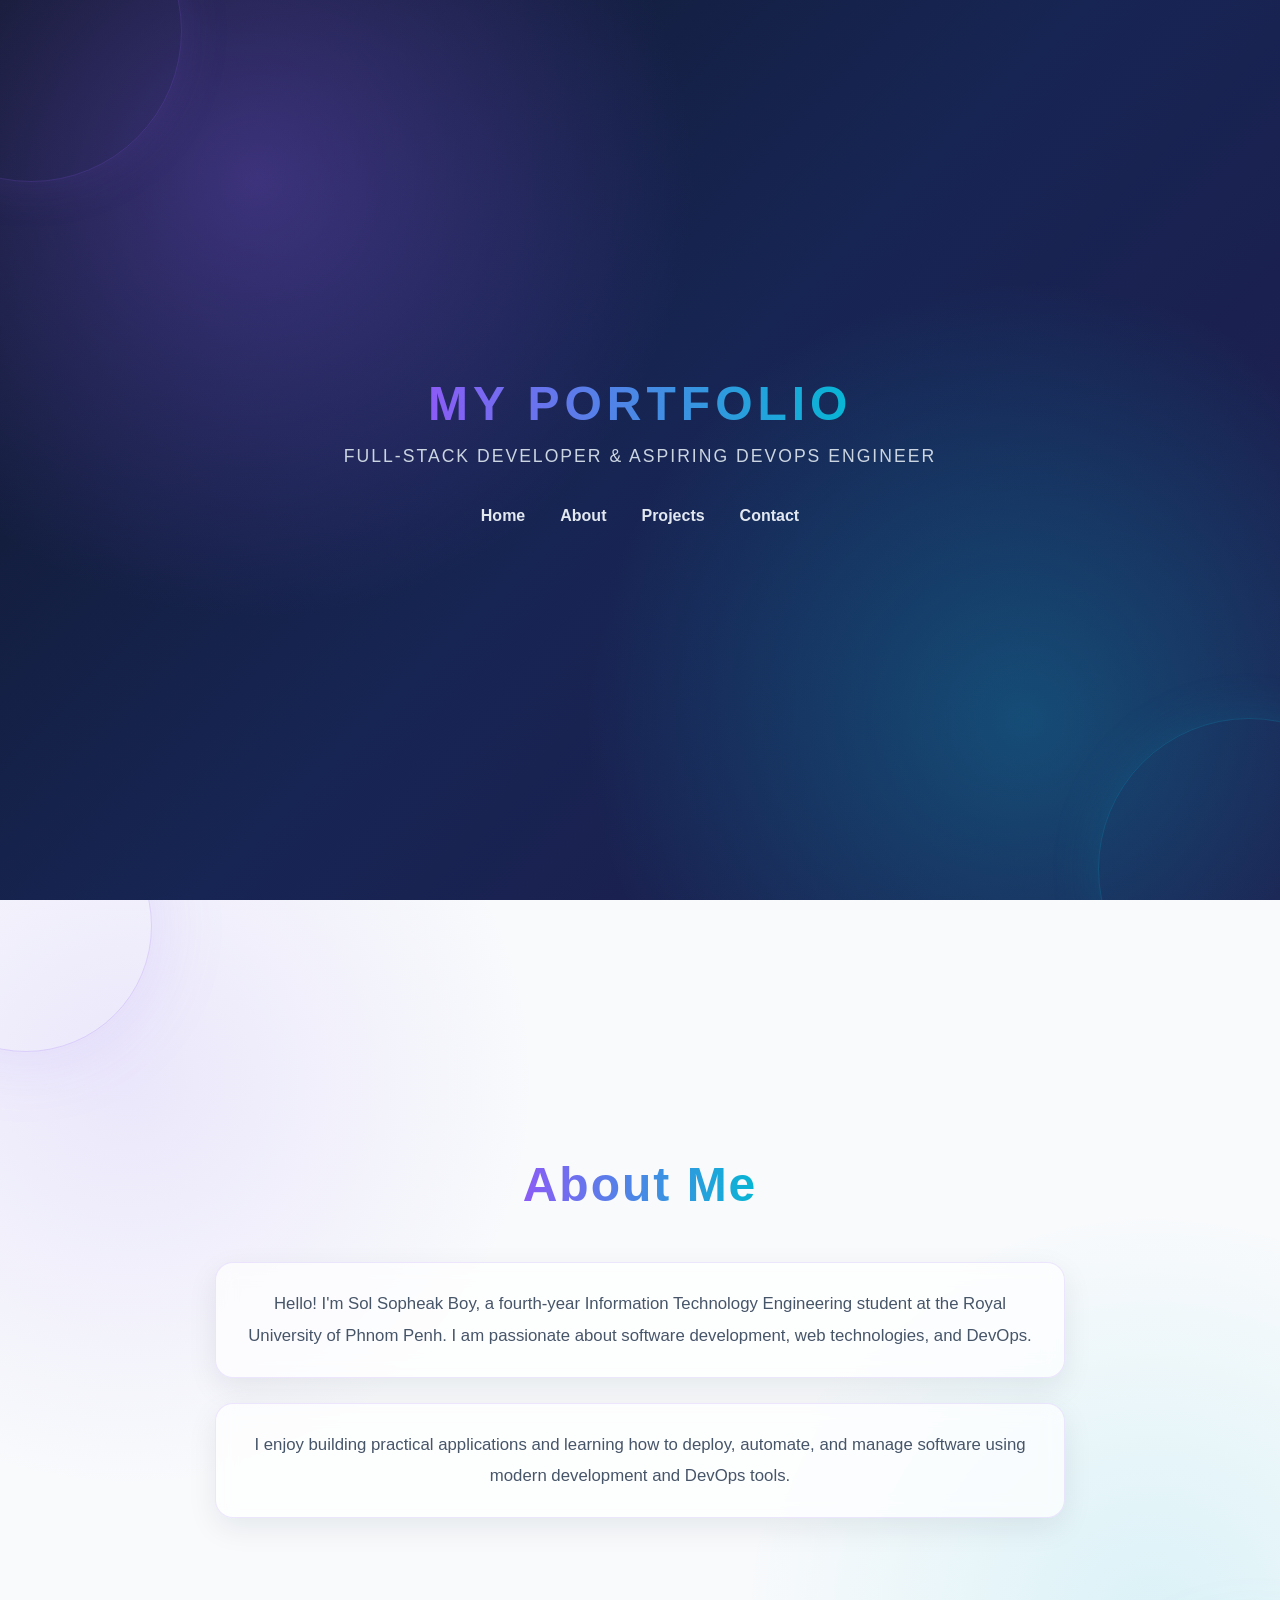
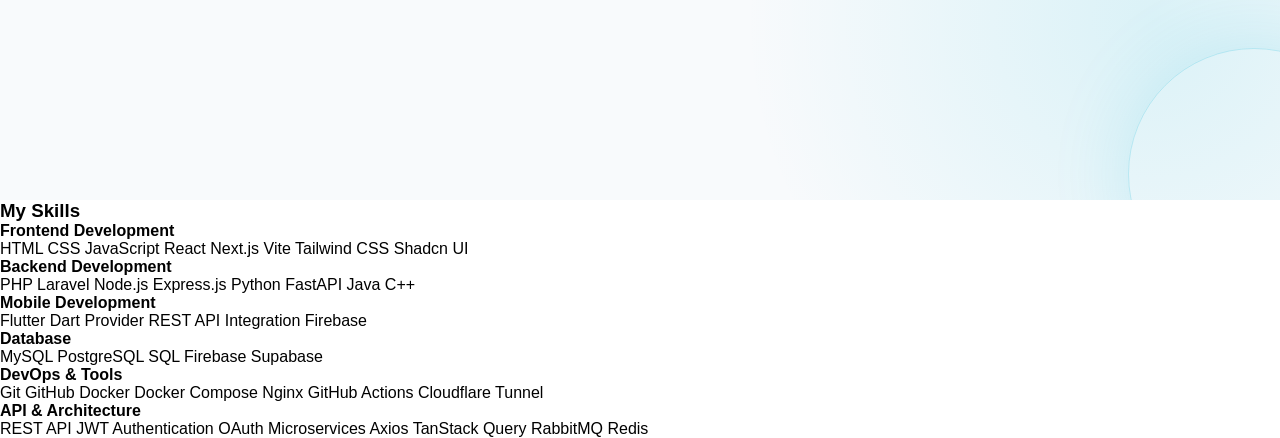
==== index.html @ 32a77518 "feat : add project in index.html" ====
<!DOCTYPE html>
<html lang="en">
<head>
    <meta charset="UTF-8">
    <meta name="viewport" content="width=device-width, initial-scale=1.0">
    <title>My Portfolio</title>
    <link rel="stylesheet" href="style.css">
</head>
<body>

    <header>
        <h2>MY PORTFOLIO</h2>

        <p>FULL-STACK DEVELOPER & ASPIRING DEVOPS ENGINEER</p>

        <nav>
            <ul>
                <li><a href="#home">Home</a></li>
                <li><a href="#about">About</a></li>
                <li><a href="#projects">Projects</a></li>
                <li><a href="#contact">Contact</a></li>
            </ul>
        </nav>
    </header>
    <section id="about">
    <h2>About Me</h2>

    <p>
        Hello! I'm Sol Sopheak Boy, a fourth-year Information Technology
        Engineering student at the Royal University of Phnom Penh.
        I am passionate about software development, web technologies,
        and DevOps.
    </p>

    <p>
        I enjoy building practical applications and learning how to
        deploy, automate, and manage software using modern development
        and DevOps tools.
    </p>
</section>
<div class="skills">

    <h3>My Skills</h3>

    <!-- Frontend -->
    <div class="skill-category">
        <h4>Frontend Development</h4>

        <div class="skills-list">
            <span>HTML</span>
            <span>CSS</span>
            <span>JavaScript</span>
            <span>React</span>
            <span>Next.js</span>
            <span>Vite</span>
            <span>Tailwind CSS</span>
            <span>Shadcn UI</span>
        </div>
    </div>


    <!-- Backend -->
    <div class="skill-category">
        <h4>Backend Development</h4>

        <div class="skills-list">
            <span>PHP</span>
            <span>Laravel</span>
            <span>Node.js</span>
            <span>Express.js</span>
            <span>Python</span>
            <span>FastAPI</span>
            <span>Java</span>
            <span>C++</span>
        </div>
    </div>


    <!-- Mobile -->
    <div class="skill-category">
        <h4>Mobile Development</h4>

        <div class="skills-list">
            <span>Flutter</span>
            <span>Dart</span>
            <span>Provider</span>
            <span>REST API Integration</span>
            <span>Firebase</span>
        </div>
    </div>


    <!-- Database -->
    <div class="skill-category">
        <h4>Database</h4>

        <div class="skills-list">
            <span>MySQL</span>
            <span>PostgreSQL</span>
            <span>SQL</span>
            <span>Firebase</span>
            <span>Supabase</span>
        </div>
    </div>


    <!-- DevOps -->
    <div class="skill-category">
        <h4>DevOps & Tools</h4>

        <div class="skills-list">
            <span>Git</span>
            <span>GitHub</span>
            <span>Docker</span>
            <span>Docker Compose</span>
            <span>Nginx</span>
            <span>GitHub Actions</span>
            <span>Cloudflare Tunnel</span>
        </div>
    </div>


    <!-- API & Architecture -->
    <div class="skill-category">
        <h4>API & Architecture</h4>

        <div class="skills-list">
            <span>REST API</span>
            <span>JWT Authentication</span>
            <span>OAuth</span>
            <span>Microservices</span>
            <span>Axios</span>
            <span>TanStack Query</span>
            <span>RabbitMQ</span>
            <span>Redis</span>
        </div>
    </div>

</div>
</body>
</html>
---- style.css ----
/* =========================
   Global Reset
========================= */

* {
    margin: 0;
    padding: 0;
    box-sizing: border-box;
}

html {
    scroll-behavior: smooth;
}

body {
    font-family: Arial, sans-serif;

}


/* =========================
   Header
========================= */

header {
    min-height: 100vh;
    padding: 30px 8%;

    display: flex;
    flex-direction: column;
    justify-content: center;
    align-items: center;

    text-align: center;


    color: #f8fafc;

    background:
        radial-gradient(
            circle at 20% 20%,
            rgba(139, 92, 246, 0.35),
            transparent 35%
        ),
        radial-gradient(
            circle at 80% 80%,
            rgba(6, 182, 212, 0.3),
            transparent 35%
        ),
        linear-gradient(
            135deg,
            #0f172a,
            #172554,
            #1e1b4b
        );


    position: relative;
    overflow: hidden;

    animation: headerAppear 1s ease forwards;
}


/* =========================
   Header Animation
========================= */

@keyframes headerAppear {
    from {
        opacity: 0;
        transform: translateY(-30px);
    }

    to {
        opacity: 1;
        transform: translateY(0);
    }
}


/* =========================
   Portfolio Title
========================= */

header h2 {
    font-size: 3rem;

    letter-spacing: 5px;
    margin-bottom: 15px;

    background: linear-gradient(
        90deg,
        #8b5cf6,
        #06b6d4
    );

    -webkit-background-clip: text;
    -webkit-text-fill-color: transparent;


    animation: titleAppear 1.2s ease forwards;
}

@keyframes titleAppear {
    from {
        opacity: 0;
        transform: scale(0.8);
    }

    to {
        opacity: 1;
        transform: scale(1);
    }
}


/* =========================
   Tagline
========================= */

header p {
    font-size: 1.1rem;

    color: #cbd5e1;

    letter-spacing: 2px;


    margin-bottom: 40px;

    animation: textAppear 1.5s ease forwards;
}

@keyframes textAppear {
    from {
        opacity: 0;
        transform: translateY(20px);
    }

    to {
        opacity: 1;
        transform: translateY(0);
    }
}


/* =========================
   Navigation
========================= */

nav ul {
    list-style: none;

    display: flex;
    gap: 35px;

    animation: navAppear 1.8s ease forwards;
}

@keyframes navAppear {
    from {
        opacity: 0;
        transform: translateY(20px);
    }

    to {
        opacity: 1;
        transform: translateY(0);
    }
}


/* =========================
   Navigation Links
========================= */

nav a {
    position: relative;

    color: #e2e8f0;


    text-decoration: none;

    font-size: 1rem;
    font-weight: bold;

    padding: 8px 0;

    transition:
        color 0.3s ease,
        transform 0.3s ease;
}



/* =========================
   Animated Underline
========================= */


nav a::after {
    content: "";

    position: absolute;
    left: 0;
    bottom: 0;

    width: 0;
    height: 2px;

    background: linear-gradient(
        90deg,
        #8b5cf6,
        #06b6d4
    );

    box-shadow:
        0 0 8px rgba(6, 182, 212, 0.8);


    transition: width 0.3s ease;
}

nav a:hover {

    color: #06b6d4;
    transform: translateY(-3px);
}

nav a:hover::after {
    width: 100%;
}


/* =========================
   Floating Background Effect
========================= */

header::before,
header::after {
    content: "";

    position: absolute;
    width: 300px;
    height: 300px;

    border-radius: 50%;

    border: 1px solid rgba(139, 92, 246, 0.2);

    box-shadow:
        0 0 50px rgba(139, 92, 246, 0.15);


    animation: floating 6s ease-in-out infinite;
}

header::before {

    top: -120px;
    left: -120px;
}

header::after {
    bottom: -120px;
    right: -120px;

    border-color: rgba(6, 182, 212, 0.2);

    box-shadow:
        0 0 50px rgba(6, 182, 212, 0.15);


    animation-delay: 2s;
}

@keyframes floating {
    0%,
    100% {
        transform: translateY(0) scale(1);
    }

    50% {
transform: translateY(-20px) scale(1.1);
        transform: translateY(-25px) scale(1.1);

    }
}


/* =========================
   Responsive Design
========================= */

@media (max-width: 768px) {

    header {
        padding: 30px 20px;
    }

    header h2 {
        font-size: 2.2rem;

        letter-spacing: 3px;

    }

    header p {
        font-size: 0.9rem;
        line-height: 1.6;
    }

    nav ul {
        gap: 20px;


        flex-wrap: wrap;

        justify-content: center;
    }

    nav a {
        font-size: 0.9rem;
    }
}


/* =========================
   About Me Section
========================= */

#about {
    min-height: 100vh;
    padding: 120px 8%;

    display: flex;
    flex-direction: column;
    justify-content: center;
    align-items: center;

    text-align: center;

    position: relative;
    overflow: hidden;

    background:
        radial-gradient(
            circle at 10% 20%,
            rgba(139, 92, 246, 0.12),
            transparent 30%
        ),
        radial-gradient(
            circle at 90% 80%,
            rgba(6, 182, 212, 0.12),
            transparent 30%
        ),
        #f8fafc;
}


/* =========================
   About Heading
========================= */

#about h2 {
    font-size: 3rem;
    font-weight: 800;

    margin-bottom: 50px;

    letter-spacing: 2px;

    background: linear-gradient(
        90deg,
        #8b5cf6,
        #06b6d4,
        #8b5cf6
    );

    background-size: 200% auto;

    -webkit-background-clip: text;
    -webkit-text-fill-color: transparent;

    animation: gradientText 4s linear infinite;
}

@keyframes gradientText {
    to {
        background-position: 200% center;
    }
}


/* =========================
   About Content Card
========================= */

#about p {
    max-width: 850px;

    margin-bottom: 25px;

    padding: 25px 30px;

    font-size: 1.05rem;
    line-height: 1.9;

    color: #475569;

    background: rgba(255, 255, 255, 0.7);

    border: 1px solid rgba(139, 92, 246, 0.15);

    border-radius: 18px;

    box-shadow:
        0 10px 30px rgba(15, 23, 42, 0.08);

    backdrop-filter: blur(10px);

    transition:
        transform 0.4s ease,
        box-shadow 0.4s ease,
        border-color 0.4s ease;
}


/* =========================
   Card Hover
========================= */

#about p:hover {
    transform: translateY(-8px);

    border-color: rgba(139, 92, 246, 0.45);

    box-shadow:
        0 20px 45px rgba(139, 92, 246, 0.15);
}


/* =========================
   Scroll Animation
========================= */

#about h2,
#about p {
    animation: aboutFadeUp 1s ease forwards;
}

#about p:nth-of-type(1) {
    animation-delay: 0.2s;
}

#about p:nth-of-type(2) {
    animation-delay: 0.4s;
}

@keyframes aboutFadeUp {
    from {
        opacity: 0;
        transform: translateY(40px);
    }

    to {
        opacity: 1;
        transform: translateY(0);
    }
}


/* =========================
   Decorative Circles
========================= */

#about::before,
#about::after {
    content: "";

    position: absolute;

    width: 250px;
    height: 250px;

    border-radius: 50%;

    pointer-events: none;

    animation: aboutFloat 7s ease-in-out infinite;
}

#about::before {
    top: -100px;
    left: -100px;

    border: 1px solid rgba(139, 92, 246, 0.2);

    box-shadow:
        0 0 80px rgba(139, 92, 246, 0.15);
}

#about::after {
    bottom: -100px;
    right: -100px;

    border: 1px solid rgba(6, 182, 212, 0.2);

    box-shadow:
        0 0 80px rgba(6, 182, 212, 0.15);

    animation-delay: 2s;
}

@keyframes aboutFloat {

    0%,
    100% {
        transform: translateY(0) scale(1);
    }

    50% {
        transform: translateY(-25px) scale(1.08);
    }
}


/* =========================
   Responsive Design
========================= */

@media (max-width: 768px) {

    #about {
        padding: 90px 20px;
    }

    #about h2 {
        font-size: 2.2rem;
        margin-bottom: 35px;
    }

    #about p {
        padding: 20px;

        font-size: 0.95rem;

        line-height: 1.8;
    }
}
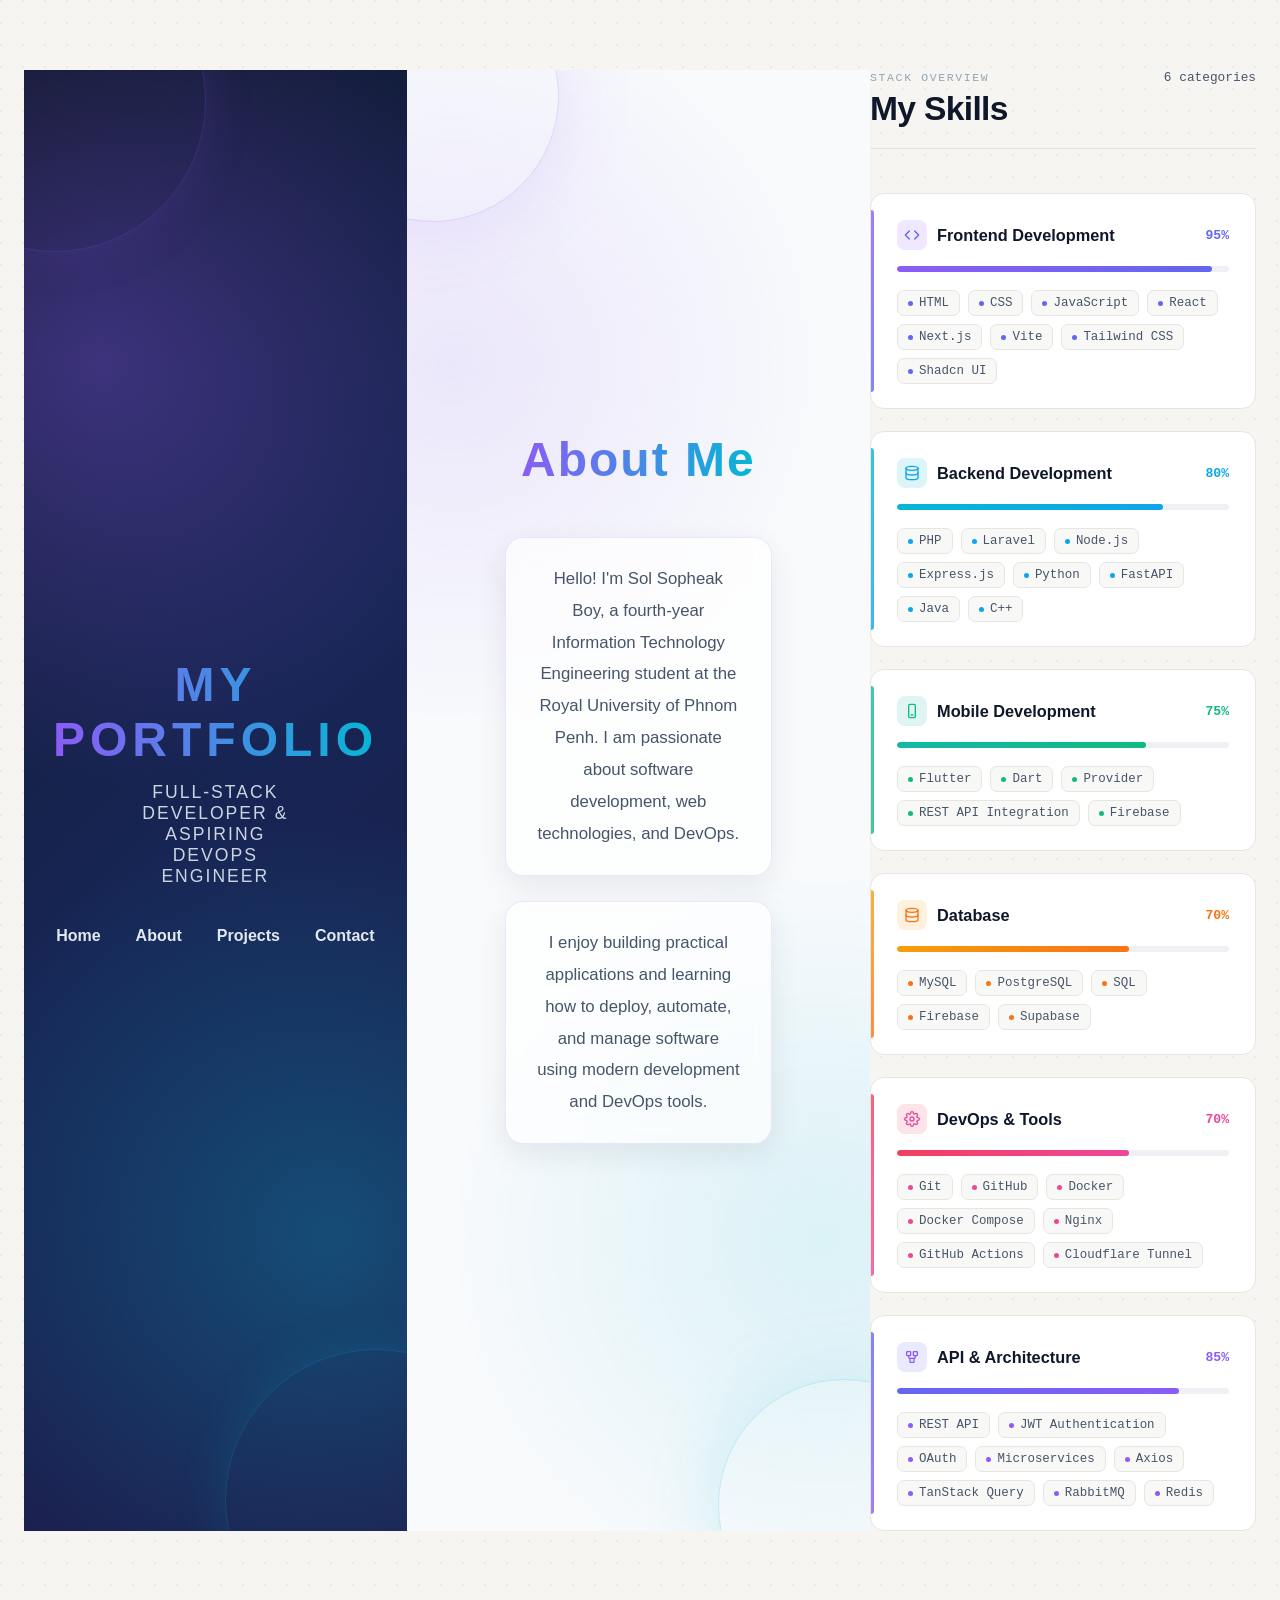
==== commit 7989658e: "feat: update skill section animation" ====
--- a/index.html
+++ b/index.html
@@ -39,103 +39,134 @@
     </p>
 </section>
 <div class="skills">
-
-    <h3>My Skills</h3>
-
+ 
+  <div class="skills-head">
+    <div>
+      <div class="eyebrow">Stack overview</div>
+      <h3>My Skills</h3>
+    </div>
+    <div class="tally">6 categories</div>
+  </div>
+ 
+  <div class="skills-grid">
+ 
     <!-- Frontend -->
-    <div class="skill-category">
-        <h4>Frontend Development</h4>
-
-        <div class="skills-list">
-            <span>HTML</span>
-            <span>CSS</span>
-            <span>JavaScript</span>
-            <span>React</span>
-            <span>Next.js</span>
-            <span>Vite</span>
-            <span>Tailwind CSS</span>
-            <span>Shadcn UI</span>
+    <div class="skill-category" style="--accent:#8b5cf6; --accent-2:#6366f1;" data-percent="95">
+      <div class="skill-category-head">
+        <div class="skill-category-title">
+          <span class="icon"><svg viewBox="0 0 24 24" fill="none" stroke="currentColor" stroke-width="2" stroke-linecap="round" stroke-linejoin="round"><polyline points="16 18 22 12 16 6"/><polyline points="8 6 2 12 8 18"/></svg></span>
+          Frontend Development
         </div>
+        <span class="skill-category-pct">95%</span>
+      </div>
+      <div class="prof-bar"><div class="prof-bar-fill"></div></div>
+      <div class="skills-list">
+        <span>HTML</span><span>CSS</span><span>JavaScript</span><span>React</span>
+        <span>Next.js</span><span>Vite</span><span>Tailwind CSS</span><span>Shadcn UI</span>
+      </div>
     </div>
-
-
+ 
     <!-- Backend -->
-    <div class="skill-category">
-        <h4>Backend Development</h4>
-
-        <div class="skills-list">
-            <span>PHP</span>
-            <span>Laravel</span>
-            <span>Node.js</span>
-            <span>Express.js</span>
-            <span>Python</span>
-            <span>FastAPI</span>
-            <span>Java</span>
-            <span>C++</span>
+    <div class="skill-category" style="--accent:#06b6d4; --accent-2:#0ea5e9;" data-percent="80">
+      <div class="skill-category-head">
+        <div class="skill-category-title">
+          <span class="icon"><svg viewBox="0 0 24 24" fill="none" stroke="currentColor" stroke-width="2" stroke-linecap="round" stroke-linejoin="round"><ellipse cx="12" cy="5" rx="9" ry="3"/><path d="M3 5v14c0 1.66 4 3 9 3s9-1.34 9-3V5"/><path d="M3 12c0 1.66 4 3 9 3s9-1.34 9-3"/></svg></span>
+          Backend Development
         </div>
+        <span class="skill-category-pct">80%</span>
+      </div>
+      <div class="prof-bar"><div class="prof-bar-fill"></div></div>
+      <div class="skills-list">
+        <span>PHP</span><span>Laravel</span><span>Node.js</span><span>Express.js</span>
+        <span>Python</span><span>FastAPI</span><span>Java</span><span>C++</span>
+      </div>
     </div>
-
-
+ 
     <!-- Mobile -->
-    <div class="skill-category">
-        <h4>Mobile Development</h4>
-
-        <div class="skills-list">
-            <span>Flutter</span>
-            <span>Dart</span>
-            <span>Provider</span>
-            <span>REST API Integration</span>
-            <span>Firebase</span>
+    <div class="skill-category" style="--accent:#14b8a6; --accent-2:#10b981;" data-percent="75">
+      <div class="skill-category-head">
+        <div class="skill-category-title">
+          <span class="icon"><svg viewBox="0 0 24 24" fill="none" stroke="currentColor" stroke-width="2" stroke-linecap="round" stroke-linejoin="round"><rect x="7" y="2" width="10" height="20" rx="2"/><line x1="11" y1="18" x2="13" y2="18"/></svg></span>
+          Mobile Development
         </div>
+        <span class="skill-category-pct">75%</span>
+      </div>
+      <div class="prof-bar"><div class="prof-bar-fill"></div></div>
+      <div class="skills-list">
+        <span>Flutter</span><span>Dart</span><span>Provider</span>
+        <span>REST API Integration</span><span>Firebase</span>
+      </div>
     </div>
-
-
+ 
     <!-- Database -->
-    <div class="skill-category">
-        <h4>Database</h4>
-
-        <div class="skills-list">
-            <span>MySQL</span>
-            <span>PostgreSQL</span>
-            <span>SQL</span>
-            <span>Firebase</span>
-            <span>Supabase</span>
+    <div class="skill-category" style="--accent:#f59e0b; --accent-2:#f97316;" data-percent="70">
+      <div class="skill-category-head">
+        <div class="skill-category-title">
+          <span class="icon"><svg viewBox="0 0 24 24" fill="none" stroke="currentColor" stroke-width="2" stroke-linecap="round" stroke-linejoin="round"><ellipse cx="12" cy="5" rx="9" ry="3"/><path d="M21 12c0 1.66-4 3-9 3s-9-1.34-9-3"/><path d="M3 5v14c0 1.66 4 3 9 3s9-1.34 9-3V5"/></svg></span>
+          Database
         </div>
+        <span class="skill-category-pct">70%</span>
+      </div>
+      <div class="prof-bar"><div class="prof-bar-fill"></div></div>
+      <div class="skills-list">
+        <span>MySQL</span><span>PostgreSQL</span><span>SQL</span>
+        <span>Firebase</span><span>Supabase</span>
+      </div>
     </div>
-
-
+ 
     <!-- DevOps -->
-    <div class="skill-category">
-        <h4>DevOps & Tools</h4>
-
-        <div class="skills-list">
-            <span>Git</span>
-            <span>GitHub</span>
-            <span>Docker</span>
-            <span>Docker Compose</span>
-            <span>Nginx</span>
-            <span>GitHub Actions</span>
-            <span>Cloudflare Tunnel</span>
+    <div class="skill-category" style="--accent:#f43f5e; --accent-2:#ec4899;" data-percent="70">
+      <div class="skill-category-head">
+        <div class="skill-category-title">
+          <span class="icon"><svg viewBox="0 0 24 24" fill="none" stroke="currentColor" stroke-width="2" stroke-linecap="round" stroke-linejoin="round"><circle cx="12" cy="12" r="3"/><path d="M19.4 15a1.65 1.65 0 0 0 .33 1.82l.06.06a2 2 0 1 1-2.83 2.83l-.06-.06a1.65 1.65 0 0 0-1.82-.33 1.65 1.65 0 0 0-1 1.51V21a2 2 0 0 1-4 0v-.09A1.65 1.65 0 0 0 9 19.4a1.65 1.65 0 0 0-1.82.33l-.06.06a2 2 0 1 1-2.83-2.83l.06-.06a1.65 1.65 0 0 0 .33-1.82 1.65 1.65 0 0 0-1.51-1H3a2 2 0 0 1 0-4h.09A1.65 1.65 0 0 0 4.6 9a1.65 1.65 0 0 0-.33-1.82l-.06-.06a2 2 0 1 1 2.83-2.83l.06.06a1.65 1.65 0 0 0 1.82.33H9a1.65 1.65 0 0 0 1-1.51V3a2 2 0 0 1 4 0v.09a1.65 1.65 0 0 0 1 1.51 1.65 1.65 0 0 0 1.82-.33l.06-.06a2 2 0 1 1 2.83 2.83l-.06.06a1.65 1.65 0 0 0-.33 1.82V9a1.65 1.65 0 0 0 1.51 1H21a2 2 0 0 1 0 4h-.09a1.65 1.65 0 0 0-1.51 1z"/></svg></span>
+          DevOps & Tools
         </div>
+        <span class="skill-category-pct">70%</span>
+      </div>
+      <div class="prof-bar"><div class="prof-bar-fill"></div></div>
+      <div class="skills-list">
+        <span>Git</span><span>GitHub</span><span>Docker</span><span>Docker Compose</span>
+        <span>Nginx</span><span>GitHub Actions</span><span>Cloudflare Tunnel</span>
+      </div>
     </div>
-
-
+ 
     <!-- API & Architecture -->
-    <div class="skill-category">
-        <h4>API & Architecture</h4>
-
-        <div class="skills-list">
-            <span>REST API</span>
-            <span>JWT Authentication</span>
-            <span>OAuth</span>
-            <span>Microservices</span>
-            <span>Axios</span>
-            <span>TanStack Query</span>
-            <span>RabbitMQ</span>
-            <span>Redis</span>
+    <div class="skill-category" style="--accent:#6366f1; --accent-2:#8b5cf6;" data-percent="85">
+      <div class="skill-category-head">
+        <div class="skill-category-title">
+          <span class="icon"><svg viewBox="0 0 24 24" fill="none" stroke="currentColor" stroke-width="2" stroke-linecap="round" stroke-linejoin="round"><rect x="4" y="4" width="6" height="6" rx="1"/><rect x="14" y="4" width="6" height="6" rx="1"/><rect x="9" y="14" width="6" height="6" rx="1"/><path d="M7 10v2a2 2 0 0 0 2 2M17 10v2a2 2 0 0 1-2 2"/></svg></span>
+          API & Architecture
         </div>
+        <span class="skill-category-pct">85%</span>
+      </div>
+      <div class="prof-bar"><div class="prof-bar-fill"></div></div>
+      <div class="skills-list">
+        <span>REST API</span><span>JWT Authentication</span><span>OAuth</span>
+        <span>Microservices</span><span>Axios</span><span>TanStack Query</span>
+        <span>RabbitMQ</span><span>Redis</span>
+      </div>
     </div>
-
+ 
+  </div>
 </div>
+ 
+<script>
+  // Set CSS var + animate bars only once each card scrolls into view
+  const cards = document.querySelectorAll('.skill-category');
+  cards.forEach(card => {
+    card.style.setProperty('--percent', card.dataset.percent + '%');
+  });
+ 
+  const io = new IntersectionObserver((entries) => {
+    entries.forEach(entry => {
+      if (entry.isIntersecting) {
+        entry.target.classList.add('in-view');
+        io.unobserve(entry.target);
+      }
+    });
+  }, { threshold: 0.3 });
+ 
+  cards.forEach(card => io.observe(card));
+</script>
 </body>
 </html>
--- a/style.css
+++ b/style.css
@@ -12,10 +12,28 @@
     scroll-behavior: smooth;
 }
 
-body {
-    font-family: Arial, sans-serif;
-
-}
+:root{
+    --ink: #0f172a;
+    --ink-soft: #475569;
+    --paper: #f6f5f2;
+    --card: #ffffff;
+    --line: #e7e5e0;
+    --mono: 'JetBrains Mono', ui-monospace, 'SFMono-Regular', Menlo, monospace;
+    --sans: 'Inter', -apple-system, BlinkMacSystemFont, 'Segoe UI', sans-serif;
+  }
+
+  *{ box-sizing:border-box; }
+
+  body{
+    margin:0;
+    padding:70px 24px;
+    background:
+      radial-gradient(circle at 1px 1px, rgba(15,23,42,0.06) 1px, transparent 0) 0 0/22px 22px,
+      var(--paper);
+    font-family: var(--sans);
+    display:flex;
+    justify-content:center;
+  }
 
 
 /* =========================
@@ -549,4 +567,169 @@
 
         line-height: 1.8;
     }
-}+}
+/* =========================
+   Skills Section
+========================= */
+
+
+
+  /* =========================
+     Skills Section (Upgraded)
+  ========================= */
+  .skills{
+    width:100%;
+    max-width:1080px;
+  }
+
+  .skills-head{
+    display:flex;
+    align-items:baseline;
+    justify-content:space-between;
+    gap:24px;
+    margin-bottom:44px;
+    border-bottom:1px solid var(--line);
+    padding-bottom:20px;
+  }
+  .skills-head .eyebrow{
+    font-family:var(--mono);
+    font-size:0.72rem;
+    letter-spacing:0.14em;
+    text-transform:uppercase;
+    color:#94a3b8;
+  }
+  .skills h3{
+    margin:6px 0 0;
+    font-size:2.1rem;
+    font-weight:700;
+    letter-spacing:-0.02em;
+    color:var(--ink);
+  }
+  .skills-head .tally{
+    font-family:var(--mono);
+    font-size:0.8rem;
+    color:var(--ink-soft);
+    white-space:nowrap;
+  }
+
+  .skills-grid{
+    display:grid;
+    grid-template-columns:repeat(auto-fit, minmax(300px, 1fr));
+    gap:22px;
+  }
+
+  .skill-category{
+    --accent: #8b5cf6;
+    --accent-2: #6366f1;
+    position:relative;
+    background:var(--card);
+    border:1px solid var(--line);
+    border-radius:14px;
+    padding:26px 26px 24px;
+    transition: transform .35s cubic-bezier(.2,.7,.3,1), border-color .35s ease, box-shadow .35s ease;
+  }
+  .skill-category::before{
+    content:"";
+    position:absolute;
+    left:0; top:16px; bottom:16px;
+    width:3px;
+    border-radius:0 3px 3px 0;
+    background:linear-gradient(180deg, var(--accent), var(--accent-2));
+    opacity:.8;
+  }
+  .skill-category:hover{
+    transform:translateY(-4px);
+    border-color:color-mix(in srgb, var(--accent) 45%, var(--line));
+    box-shadow:0 18px 34px -18px color-mix(in srgb, var(--accent) 55%, transparent);
+  }
+
+  .skill-category-head{
+    display:flex;
+    align-items:center;
+    justify-content:space-between;
+    gap:12px;
+    margin-bottom:16px;
+  }
+  .skill-category-title{
+    display:flex;
+    align-items:center;
+    gap:10px;
+    font-size:1.02rem;
+    font-weight:600;
+    color:var(--ink);
+  }
+  .skill-category-title .icon{
+    display:flex;
+    align-items:center;
+    justify-content:center;
+    width:30px; height:30px;
+    border-radius:8px;
+    background:color-mix(in srgb, var(--accent) 14%, white);
+    color:var(--accent-2);
+    flex:none;
+  }
+  .skill-category-title .icon svg{ width:16px; height:16px; }
+
+  .skill-category-pct{
+    font-family:var(--mono);
+    font-size:0.82rem;
+    font-weight:600;
+    color:var(--accent-2);
+    font-variant-numeric: tabular-nums;
+  }
+
+  /* proficiency bar = the signature element */
+  .prof-bar{
+    height:6px;
+    width:100%;
+    border-radius:20px;
+    background:#eef0f4;
+    overflow:hidden;
+    margin-bottom:18px;
+  }
+  .prof-bar-fill{
+    height:100%;
+    width:0%;
+    border-radius:20px;
+    background:linear-gradient(90deg, var(--accent), var(--accent-2));
+    transition: width 1.1s cubic-bezier(.16,.84,.44,1);
+  }
+  .skill-category.in-view .prof-bar-fill{
+    width:var(--percent);
+  }
+
+  .skills-list{
+    display:flex;
+    flex-wrap:wrap;
+    gap:8px;
+  }
+  .skills-list span{
+    display:inline-flex;
+    align-items:center;
+    gap:6px;
+    font-family:var(--mono);
+    font-size:0.78rem;
+    color:var(--ink-soft);
+    background:#f8f8f6;
+    border:1px solid var(--line);
+    border-radius:7px;
+    padding:5px 10px;
+    transition: border-color .2s ease, color .2s ease, background .2s ease;
+  }
+  .skills-list span::before{
+    content:"";
+    width:5px; height:5px;
+    border-radius:50%;
+    background:var(--accent-2);
+    flex:none;
+  }
+  .skills-list span:hover{
+    color:var(--ink);
+    border-color:color-mix(in srgb, var(--accent) 50%, var(--line));
+    background:color-mix(in srgb, var(--accent) 8%, white);
+  }
+
+  @media (max-width:768px){
+    .skills-grid{ grid-template-columns:1fr; }
+    .skills-head{ flex-direction:column; align-items:flex-start; gap:6px; }
+  }
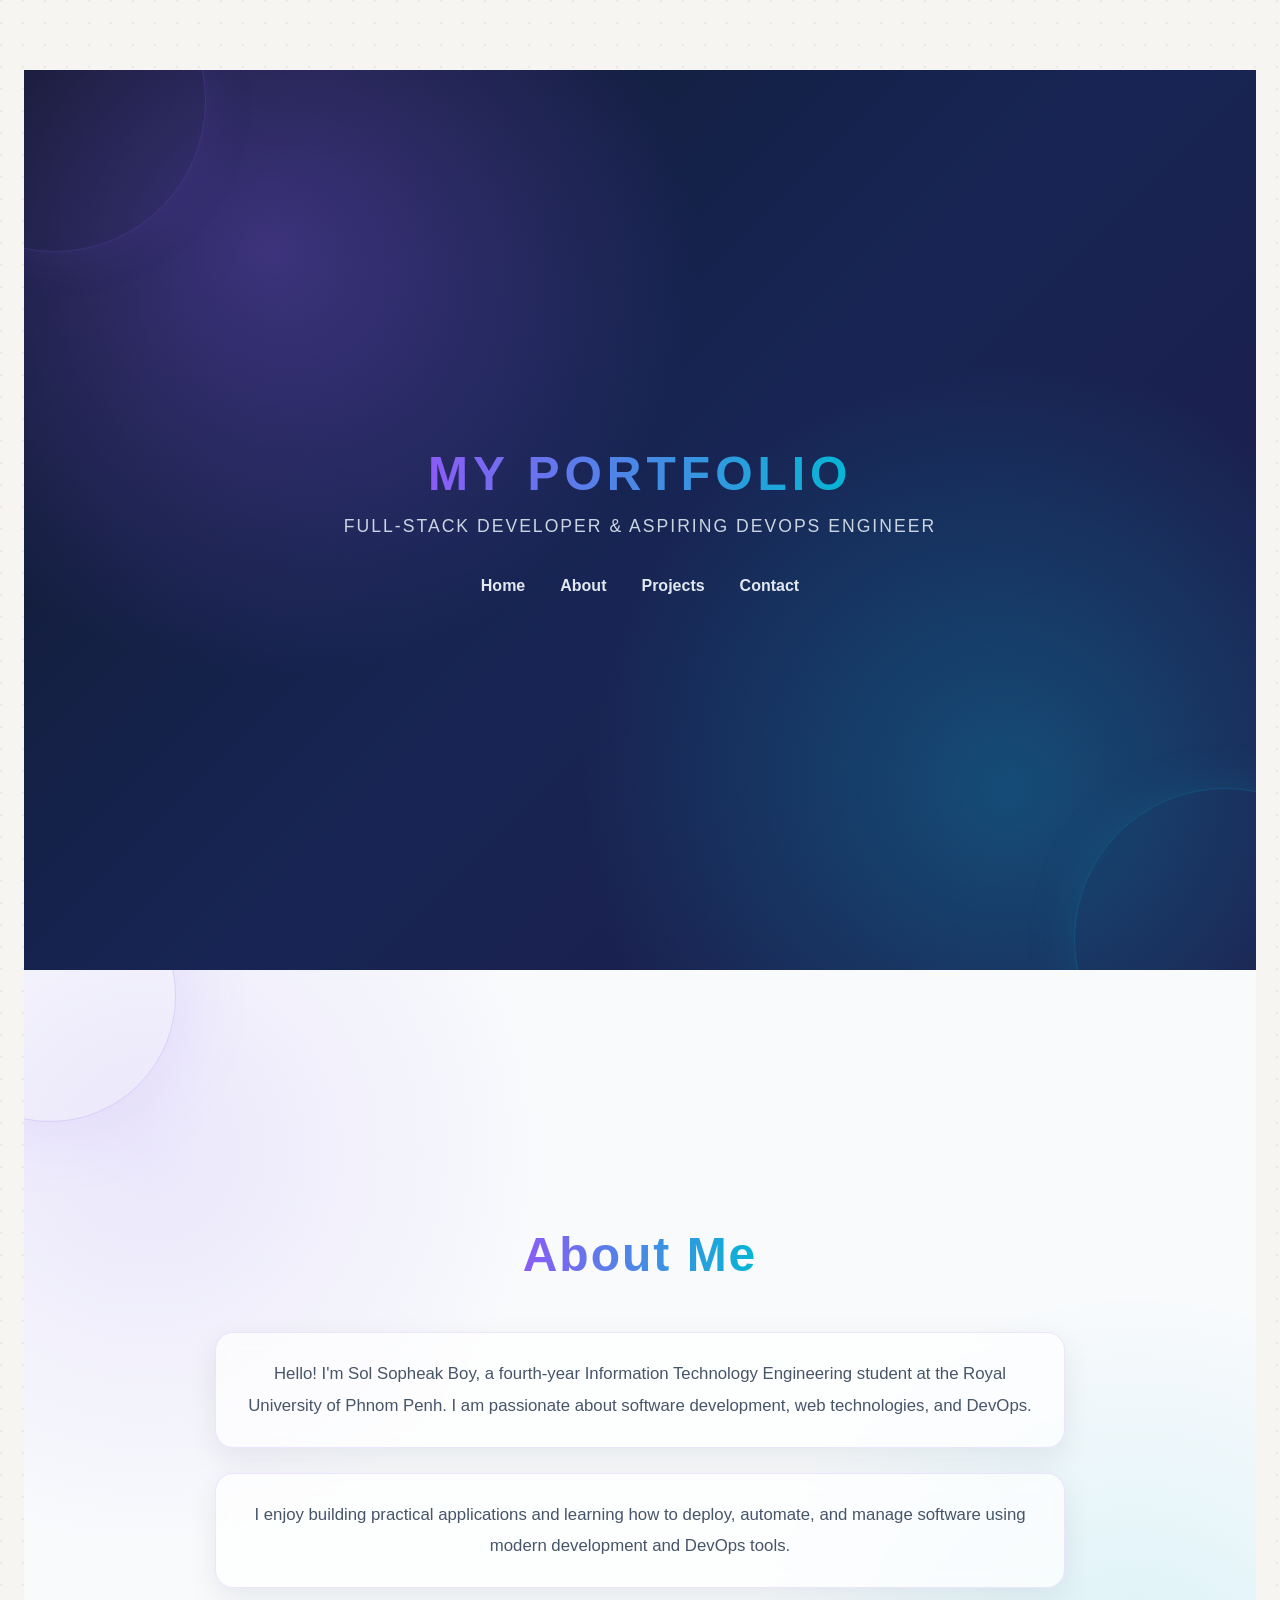
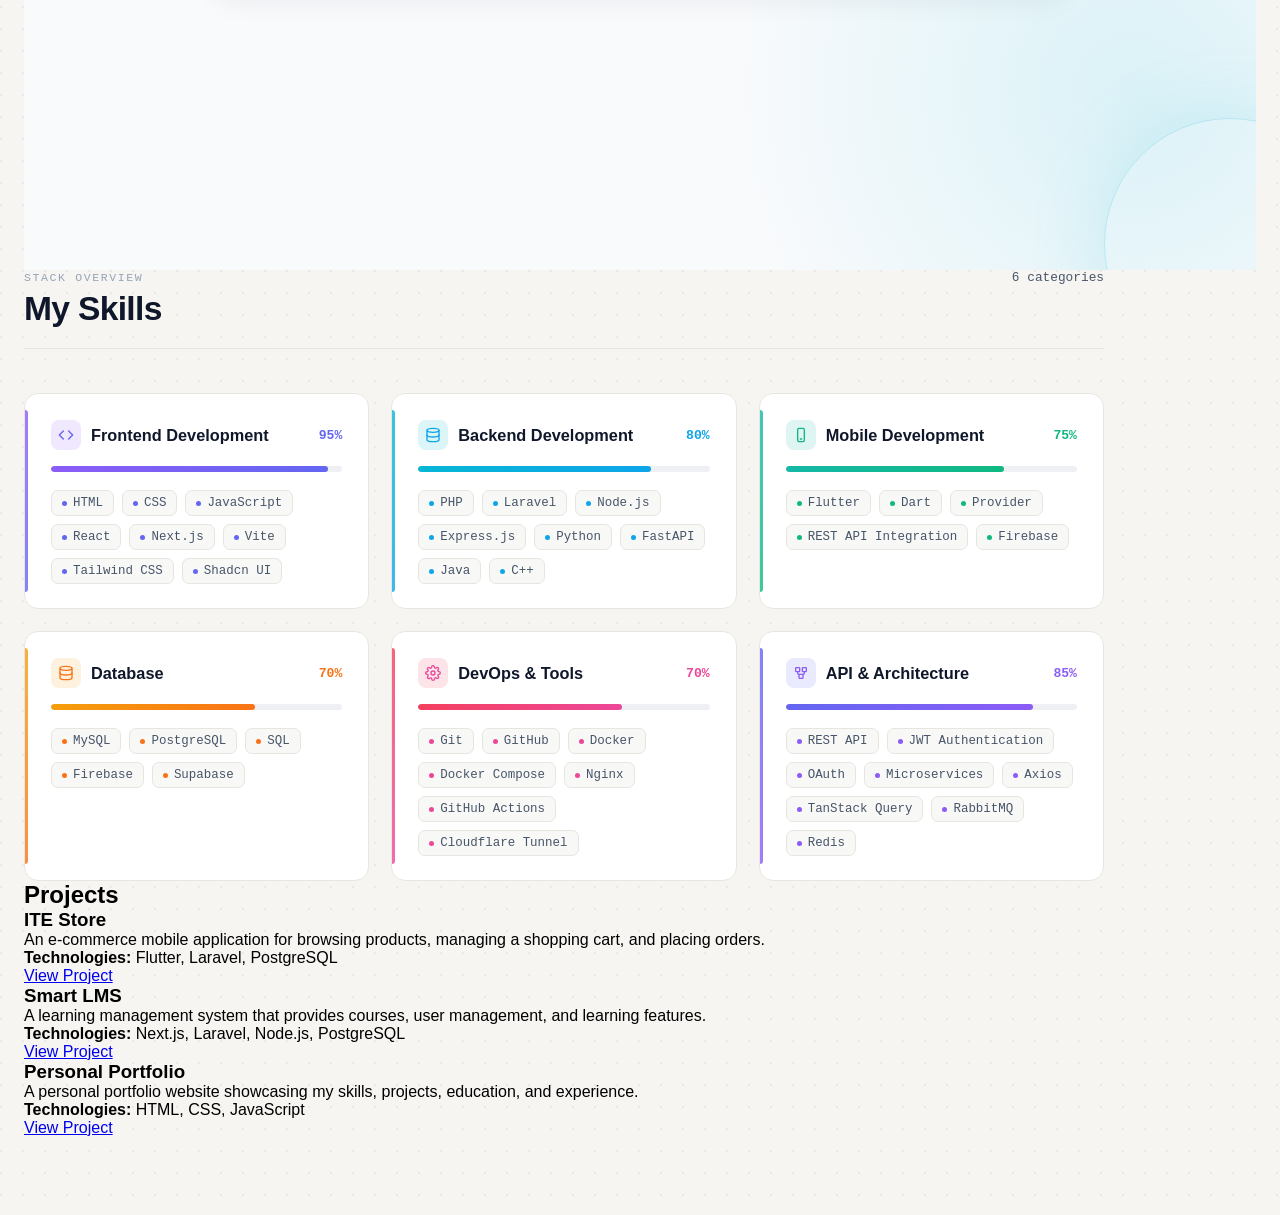
==== commit e7122442: "feat: add projects section HTML" ====
--- a/index.html
+++ b/index.html
@@ -149,7 +149,44 @@
  
   </div>
 </div>
- 
+<section id="projects">
+    <h2>Projects</h2>
+
+    <div class="projects-container">
+
+        <div class="project-card">
+            <h3>ITE Store</h3>
+            <p>
+                An e-commerce mobile application for browsing products,
+                managing a shopping cart, and placing orders.
+            </p>
+            <p><strong>Technologies:</strong> Flutter, Laravel, PostgreSQL</p>
+            <a href="#" class="project-link">View Project</a>
+        </div>
+
+        <div class="project-card">
+            <h3>Smart LMS</h3>
+            <p>
+                A learning management system that provides courses,
+                user management, and learning features.
+            </p>
+            <p><strong>Technologies:</strong> Next.js, Laravel, Node.js, PostgreSQL</p>
+            <a href="#" class="project-link">View Project</a>
+        </div>
+
+        <div class="project-card">
+            <h3>Personal Portfolio</h3>
+            <p>
+                A personal portfolio website showcasing my skills,
+                projects, education, and experience.
+            </p>
+            <p><strong>Technologies:</strong> HTML, CSS, JavaScript</p>
+            <a href="#" class="project-link">View Project</a>
+        </div>
+
+    </div>
+</section>
+
 <script>
   // Set CSS var + animate bars only once each card scrolls into view
   const cards = document.querySelectorAll('.skill-category');
@@ -168,5 +205,6 @@
  
   cards.forEach(card => io.observe(card));
 </script>
+<script src="projects.js"></script>
 </body>
 </html>
--- a/style.css
+++ b/style.css
@@ -31,8 +31,8 @@
       radial-gradient(circle at 1px 1px, rgba(15,23,42,0.06) 1px, transparent 0) 0 0/22px 22px,
       var(--paper);
     font-family: var(--sans);
-    display:flex;
-    justify-content:center;
+    /* display:flex;
+    justify-content:center; */
   }
 
 
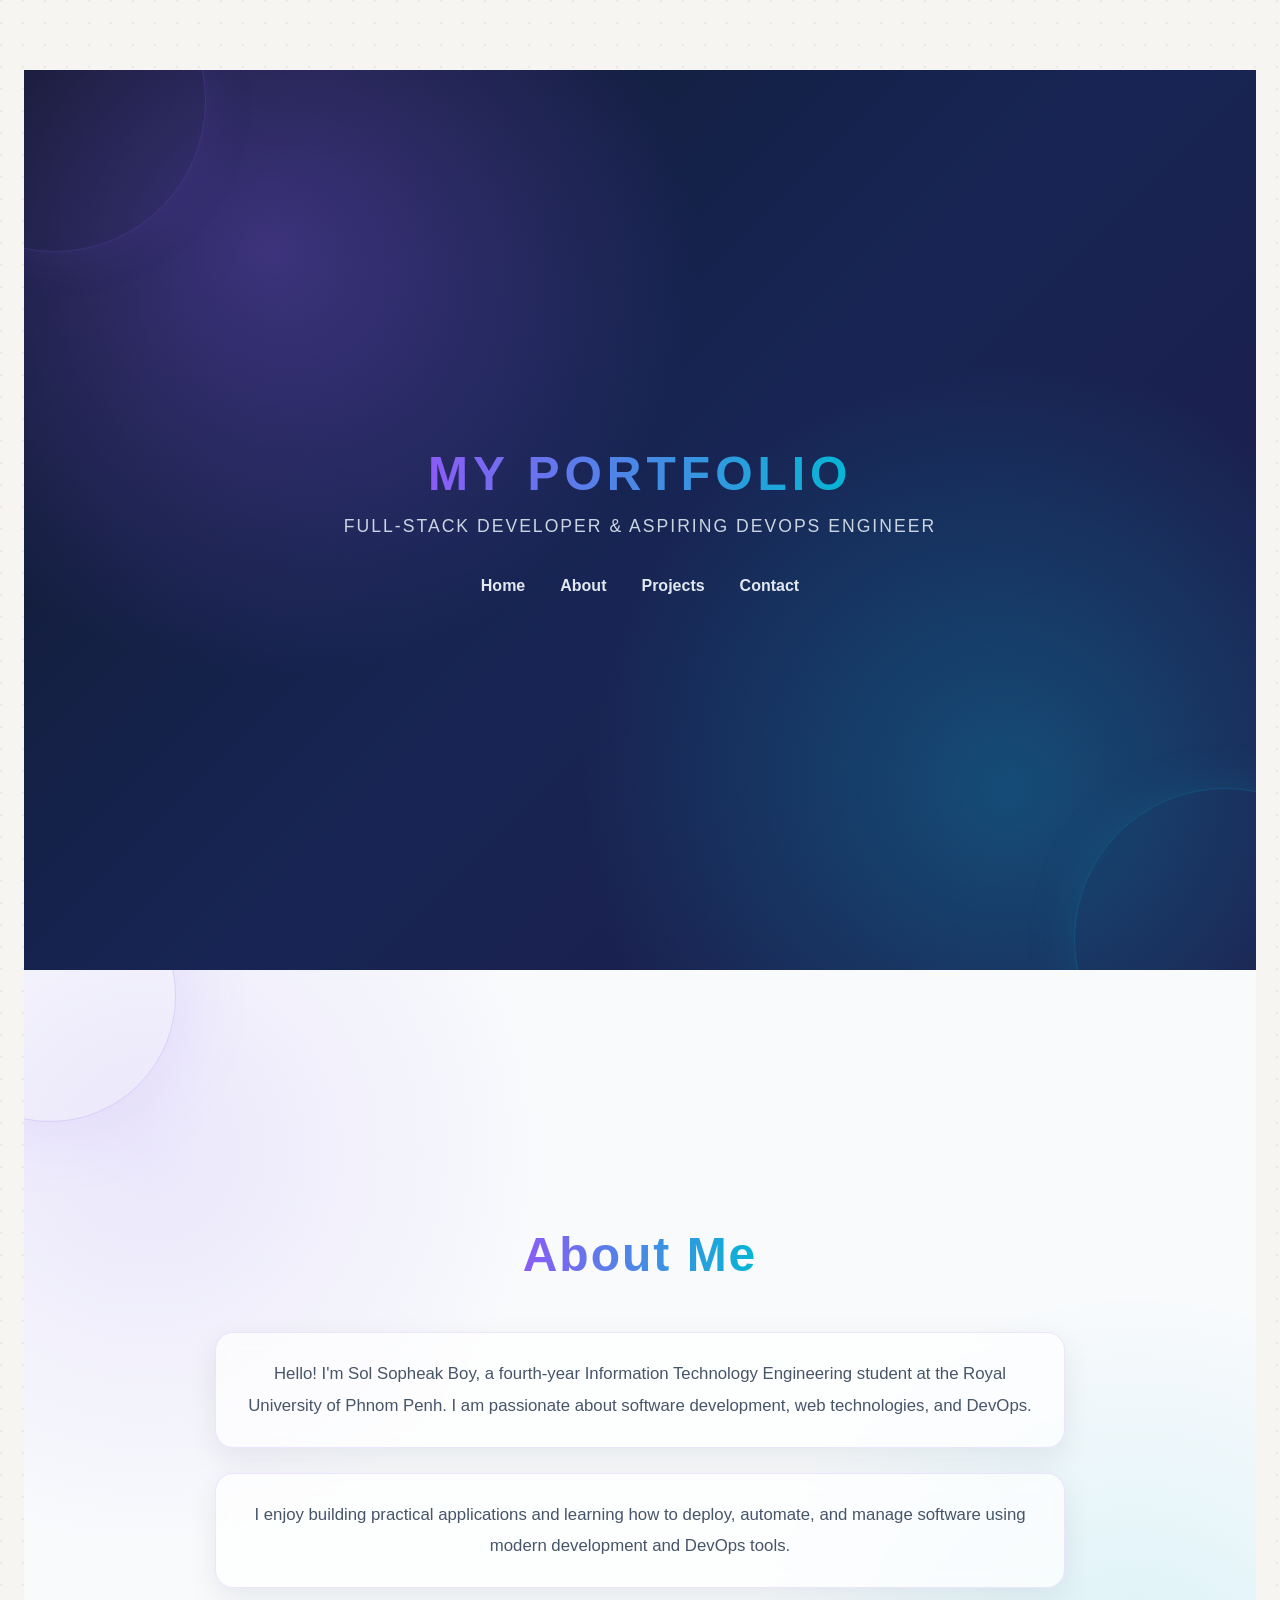
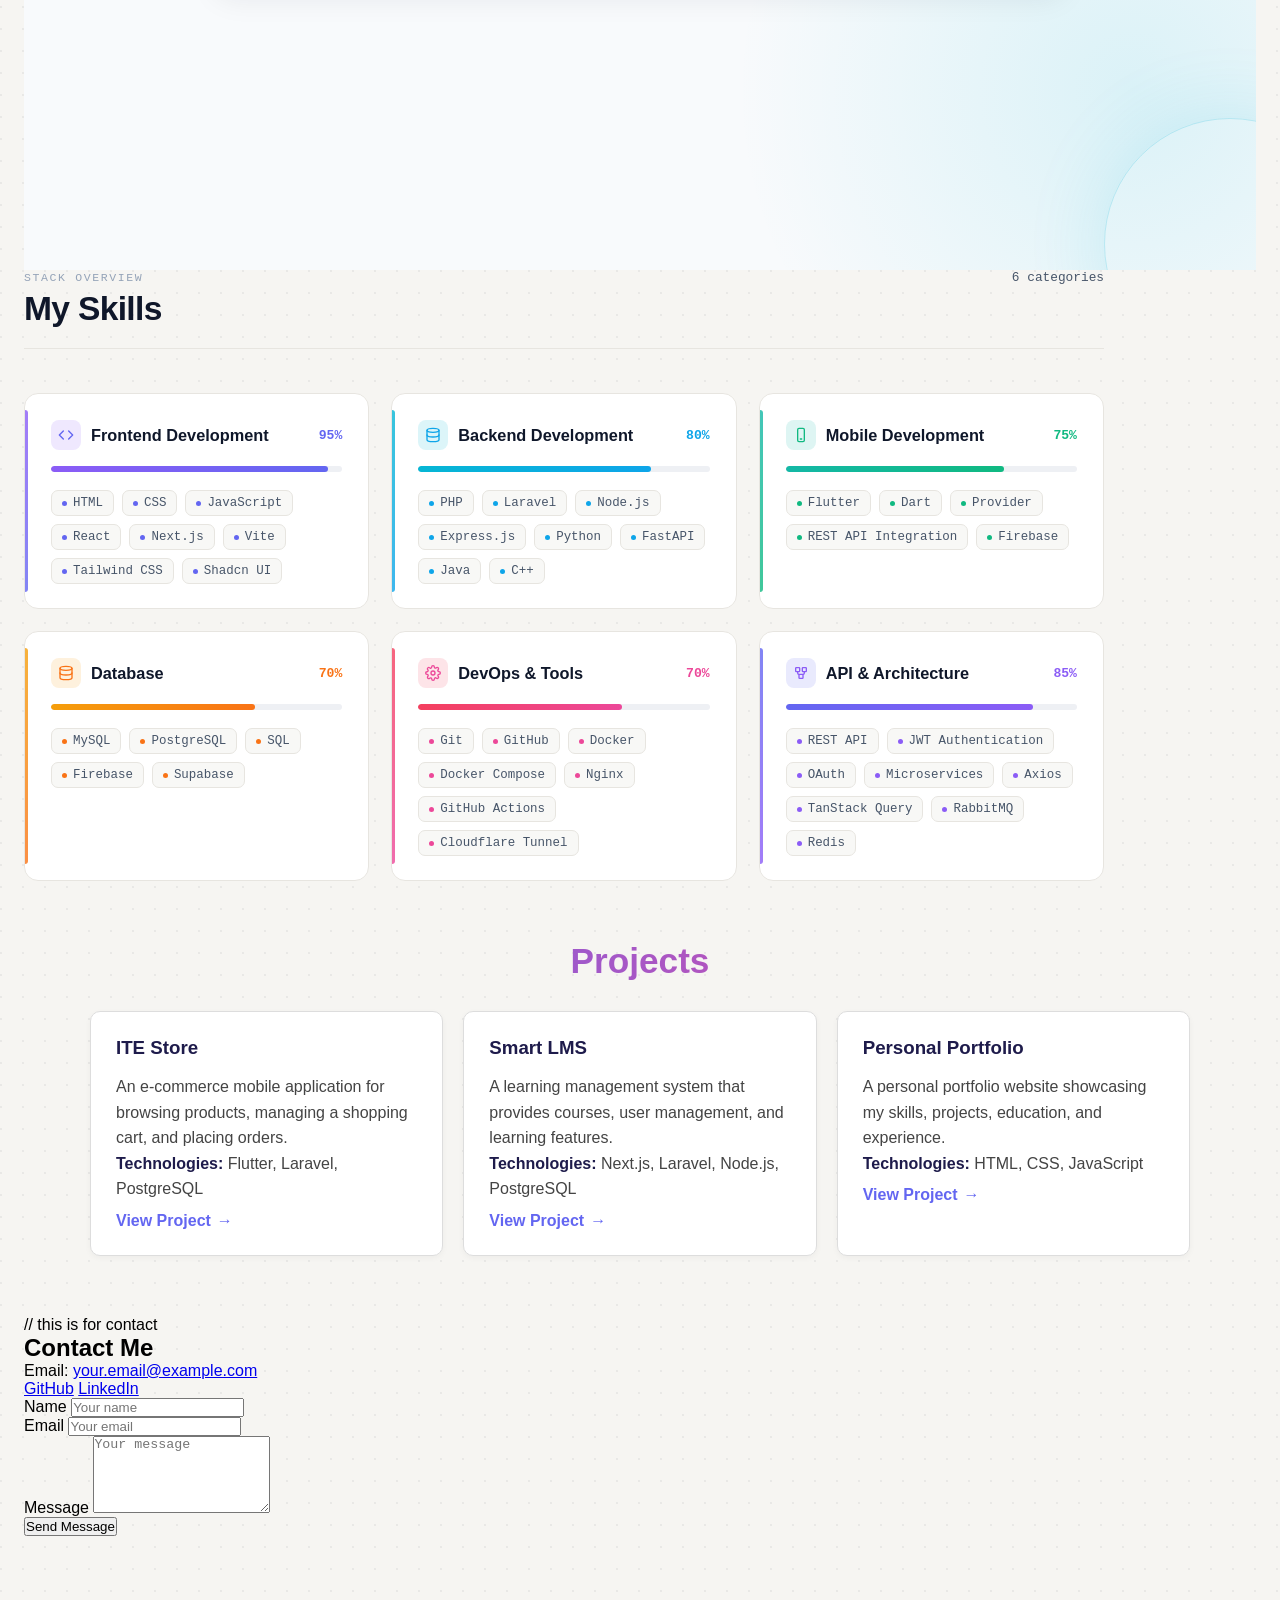
==== commit da8c4240: "feat: add contact section and form" ====
--- a/index.html
+++ b/index.html
@@ -187,6 +187,64 @@
     </div>
 </section>
 
+
+// this is for contact 
+<section id="contact" class="contact-section">
+    <div class="container">
+        <h2>Contact Me</h2>
+
+        <div class="contact-info">
+            <p>
+                Email:
+                <a href="mailto:your.email@example.com">
+                    your.email@example.com
+                </a>
+            </p>
+
+            <div class="social-links">
+                <a href="https://github.com/" target="_blank">GitHub</a>
+                <a href="https://www.linkedin.com/" target="_blank">LinkedIn</a>
+            </div>
+        </div>
+
+        <form class="contact-form">
+            <div class="form-group">
+                <label for="name">Name</label>
+                <input
+                    type="text"
+                    id="name"
+                    name="name"
+                    placeholder="Your name"
+                    required
+                >
+            </div>
+
+            <div class="form-group">
+                <label for="email">Email</label>
+                <input
+                    type="email"
+                    id="email"
+                    name="email"
+                    placeholder="Your email"
+                    required
+                >
+            </div>
+
+            <div class="form-group">
+                <label for="message">Message</label>
+                <textarea
+                    id="message"
+                    name="message"
+                    rows="5"
+                    placeholder="Your message"
+                    required
+                ></textarea>
+            </div>
+
+            <button type="submit">Send Message</button>
+        </form>
+    </div>
+</section>
 <script>
   // Set CSS var + animate bars only once each card scrolls into view
   const cards = document.querySelectorAll('.skill-category');
--- a/style.css
+++ b/style.css
@@ -732,4 +732,151 @@
   @media (max-width:768px){
     .skills-grid{ grid-template-columns:1fr; }
     .skills-head{ flex-direction:column; align-items:flex-start; gap:6px; }
-  }+  }
+
+
+
+#projects {
+    padding: 60px 20px;
+}
+
+#projects h2 {
+    text-align: center;
+    margin-bottom: 30px;
+    font-size: 2.2rem;
+    font-weight: 700;
+    background: linear-gradient(90deg, #6366f1, #ec4899, #f59e0b, #6366f1);
+    background-size: 300% 100%;
+    -webkit-background-clip: text;
+    background-clip: text;
+    color: transparent;
+    animation: gradientShift 6s ease infinite;
+}
+
+@keyframes gradientShift {
+    0% { background-position: 0% 50%; }
+    50% { background-position: 100% 50%; }
+    100% { background-position: 0% 50%; }
+}
+
+.projects-container {
+    display: grid;
+    grid-template-columns: repeat(3, 1fr);
+    gap: 20px;
+    max-width: 1100px;
+    margin: 0 auto;
+}
+
+.project-card {
+    padding: 25px;
+    border: 1px solid #ddd;
+    border-radius: 10px;
+    background-color: #fff;
+    box-shadow: 0 2px 6px rgba(0, 0, 0, 0.04);
+    transition: transform 0.35s cubic-bezier(0.22, 1, 0.36, 1),
+                box-shadow 0.35s ease,
+                border-color 0.35s ease;
+
+    opacity: 0;
+    transform: translateY(30px);
+    animation: cardFadeIn 0.6s ease forwards;
+    animation-play-state: paused;
+}
+
+.project-card.in-view {
+    animation-play-state: running;
+}
+
+.project-card:nth-child(1) { animation-delay: 0s; }
+.project-card:nth-child(2) { animation-delay: 0.15s; }
+.project-card:nth-child(3) { animation-delay: 0.3s; }
+
+@keyframes cardFadeIn {
+    from {
+        opacity: 0;
+        transform: translateY(30px);
+    }
+    to {
+        opacity: 1;
+        transform: translateY(0);
+    }
+}
+
+.project-card:hover {
+    transform: translateY(-8px) scale(1.02);
+    box-shadow: 0 16px 30px rgba(0, 0, 0, 0.12);
+    border-color: #bbb;
+}
+
+.project-card h3 {
+    margin-bottom: 15px;
+    position: relative;
+    display: inline-block;
+    color: #1e1b4b;
+    transition: color 0.4s ease;
+}
+
+.project-card h3::after {
+    content: "";
+    position: absolute;
+    left: 0;
+    bottom: -4px;
+    width: 0;
+    height: 2px;
+    background: linear-gradient(90deg, #6366f1, #ec4899);
+    transition: width 0.35s ease;
+}
+
+.project-card:hover h3 {
+    color: #6366f1;
+}
+
+.project-card:hover h3::after {
+    width: 100%;
+}
+
+.project-card p {
+    line-height: 1.6;
+    color: #444;
+}
+
+.project-card p strong {
+    color: #1e1b4b;
+    transition: color 0.35s ease;
+}
+
+.project-card:hover p strong {
+    color: #ec4899;
+}
+
+.project-link {
+    display: inline-block;
+    margin-top: 10px;
+    text-decoration: none;
+    position: relative;
+    font-weight: 600;
+    color: #6366f1;
+    transition: color 0.3s ease, transform 0.25s ease;
+}
+
+.project-link::after {
+    content: "→";
+    display: inline-block;
+    margin-left: 6px;
+    transition: transform 0.25s ease;
+}
+
+.project-link:hover {
+    color: #ec4899;
+    transform: translateX(3px);
+}
+
+.project-link:hover::after {
+    transform: translateX(3px);
+}
+
+@media (max-width: 768px) {
+    .projects-container {
+        grid-template-columns: 1fr;
+    }
+}
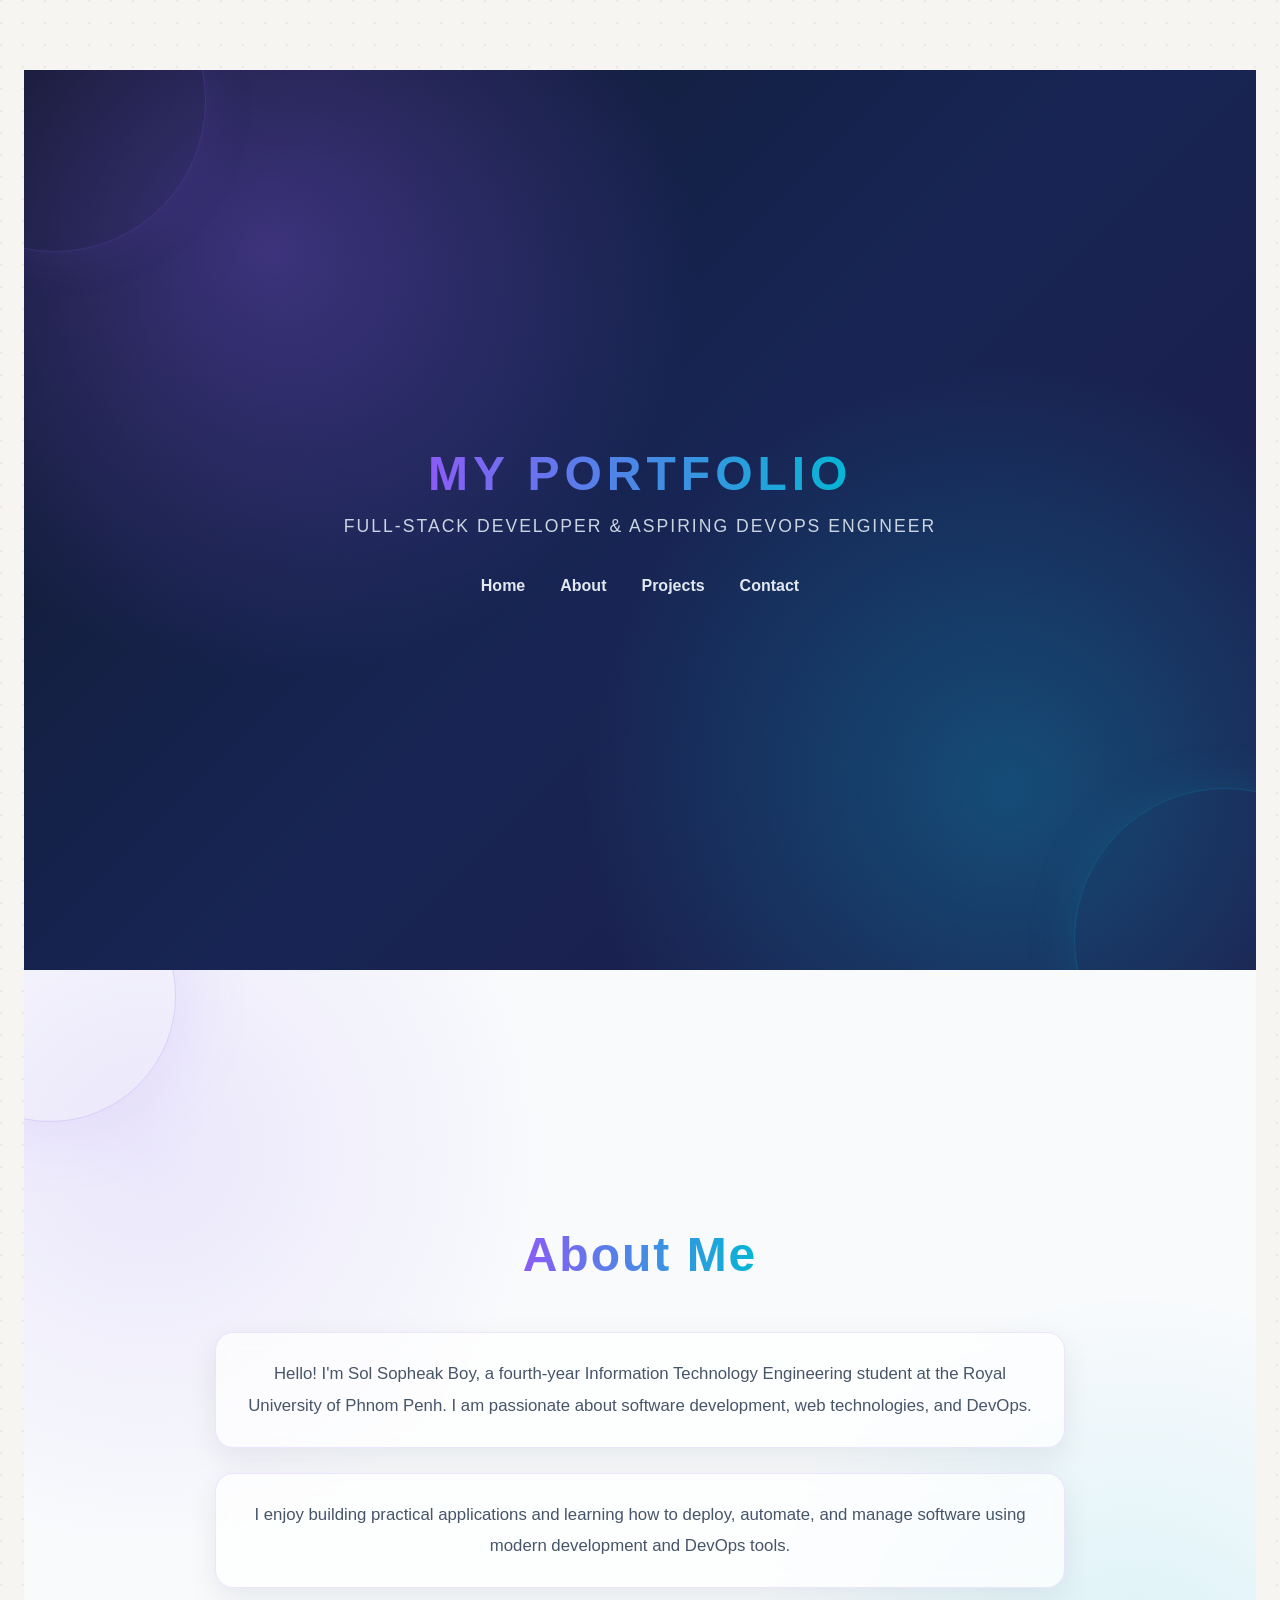
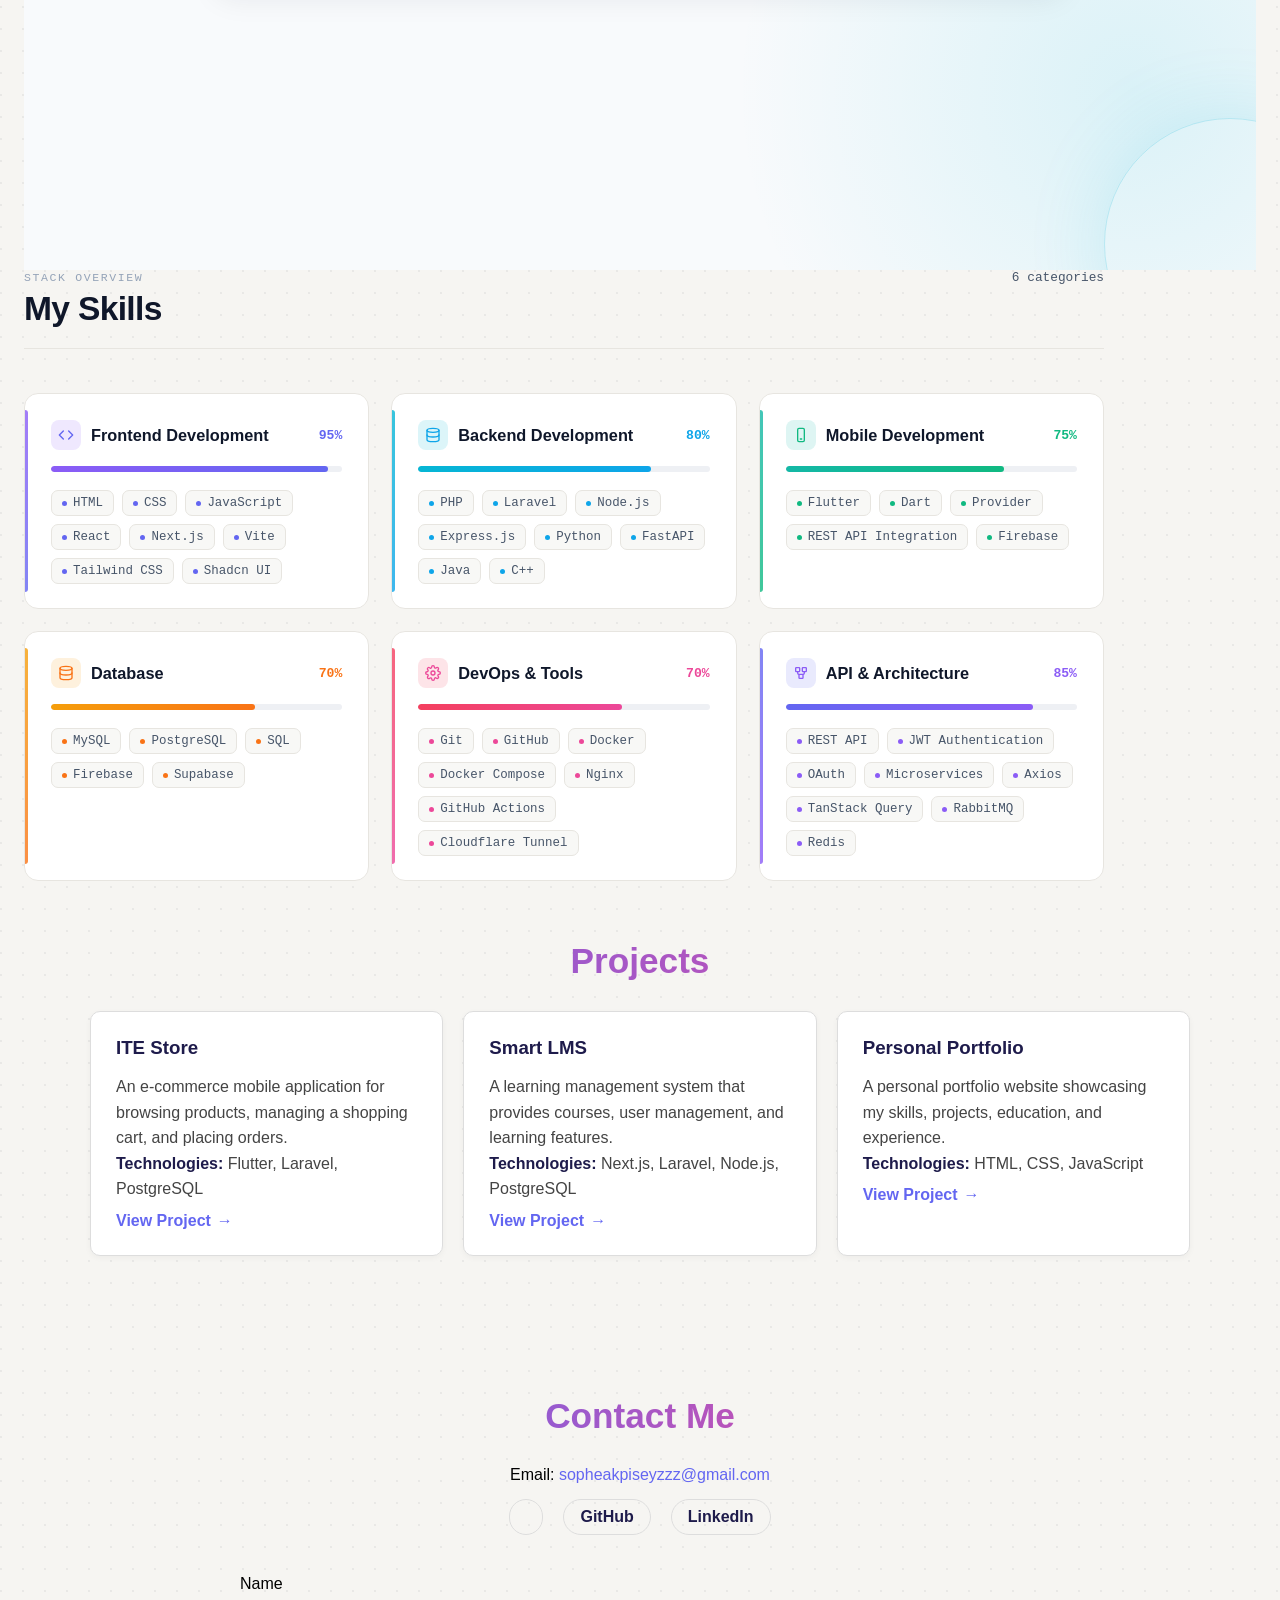
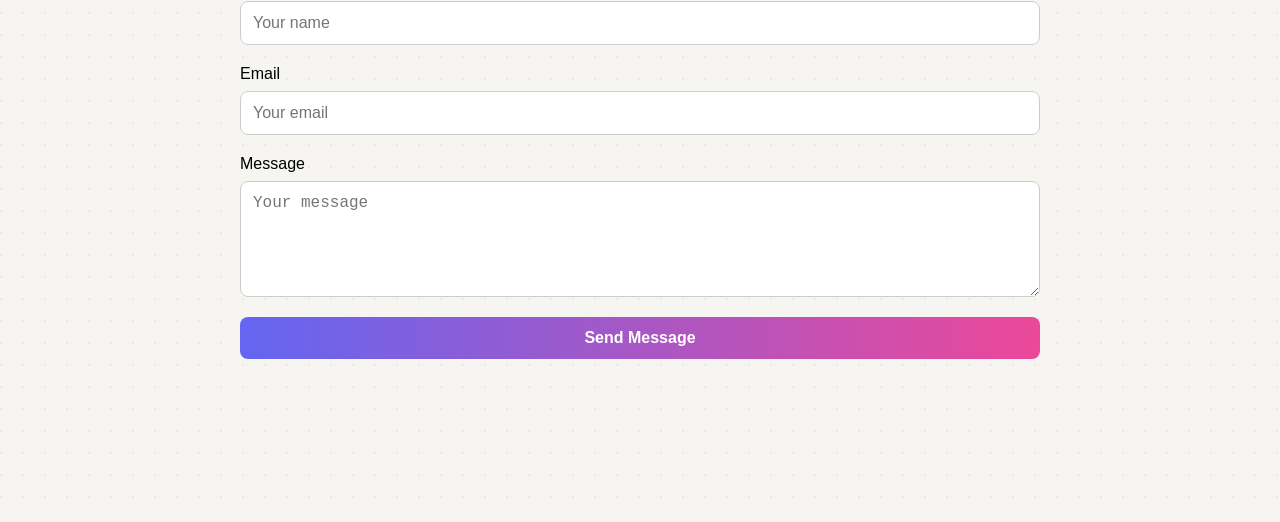
==== commit 2068d123: "feat : update contact index.html" ====
--- a/index.html
+++ b/index.html
@@ -188,7 +188,6 @@
 </section>
 
 
-// this is for contact 
 <section id="contact" class="contact-section">
     <div class="container">
         <h2>Contact Me</h2>
@@ -197,8 +196,7 @@
             <p>
                 Email:
                 <a href="mailto:your.email@example.com">
-                    your.email@example.com
-                </a>
+                    sopheakpiseyzzz@gmail.com
             </p>
 
             <div class="social-links">
--- a/style.css
+++ b/style.css
@@ -879,4 +879,172 @@
     .projects-container {
         grid-template-columns: 1fr;
     }
+}
+
+/* this is style for context  */
+
+.contact-section {
+    padding: 80px 20px;
+}
+
+.contact-section .container {
+    max-width: 800px;
+    margin: 0 auto;
+}
+
+.contact-section h2 {
+    text-align: center;
+    margin-bottom: 30px;
+    font-size: 2.2rem;
+    font-weight: 700;
+    background: linear-gradient(90deg, #6366f1, #ec4899, #f59e0b, #6366f1);
+    background-size: 300% 100%;
+    -webkit-background-clip: text;
+    background-clip: text;
+    color: transparent;
+    animation: gradientShift 6s ease infinite;
+}
+
+@keyframes gradientShift {
+    0% { background-position: 0% 50%; }
+    50% { background-position: 100% 50%; }
+    100% { background-position: 0% 50%; }
+}
+
+/* entrance animation for the whole section */
+.contact-info,
+.contact-form {
+    opacity: 0;
+    transform: translateY(25px);
+    animation: fadeUp 0.7s ease forwards;
+}
+
+.contact-info { animation-delay: 0.1s; }
+.contact-form { animation-delay: 0.3s; }
+
+@keyframes fadeUp {
+    to {
+        opacity: 1;
+        transform: translateY(0);
+    }
+}
+
+.contact-info {
+    text-align: center;
+    margin-bottom: 40px;
+}
+
+.contact-info a {
+    color: #6366f1;
+    text-decoration: none;
+    position: relative;
+    transition: color 0.3s ease;
+}
+
+.contact-info a::after {
+    content: "";
+    position: absolute;
+    left: 0;
+    bottom: -2px;
+    width: 0;
+    height: 2px;
+    background: linear-gradient(90deg, #6366f1, #ec4899);
+    transition: width 0.3s ease;
+}
+
+.contact-info a:hover {
+    color: #ec4899;
+}
+
+.contact-info a:hover::after {
+    width: 100%;
+}
+
+.social-links {
+    display: flex;
+    justify-content: center;
+    gap: 20px;
+    margin-top: 15px;
+}
+
+.social-links a {
+    text-decoration: none;
+    font-weight: 600;
+    color: #1e1b4b;
+    padding: 8px 16px;
+    border-radius: 20px;
+    border: 1px solid #ddd;
+    transition: all 0.35s cubic-bezier(0.22, 1, 0.36, 1);
+    display: inline-block;
+}
+
+.social-links a:hover {
+    color: #fff;
+    background: linear-gradient(90deg, #6366f1, #ec4899);
+    border-color: transparent;
+    transform: translateY(-4px) scale(1.05);
+    box-shadow: 0 10px 20px rgba(99, 102, 241, 0.3);
+}
+
+.contact-form {
+    display: flex;
+    flex-direction: column;
+    gap: 20px;
+}
+
+.form-group {
+    display: flex;
+    flex-direction: column;
+    gap: 8px;
+}
+
+.form-group label {
+    transition: color 0.3s ease;
+}
+
+.form-group input,
+.form-group textarea {
+    width: 100%;
+    padding: 12px;
+    border: 1px solid #ccc;
+    border-radius: 8px;
+    font-size: 16px;
+    box-sizing: border-box;
+    transition: border-color 0.3s ease, box-shadow 0.3s ease, transform 0.2s ease;
+}
+
+.form-group input:focus,
+.form-group textarea:focus {
+    outline: none;
+    border-color: #6366f1;
+    box-shadow: 0 0 0 4px rgba(99, 102, 241, 0.15);
+    transform: translateY(-2px);
+}
+
+.form-group:focus-within label {
+    color: #6366f1;
+}
+
+.contact-form button {
+    padding: 12px 20px;
+    border: none;
+    border-radius: 8px;
+    cursor: pointer;
+    font-size: 16px;
+    font-weight: 600;
+    color: #fff;
+    background: linear-gradient(90deg, #6366f1, #ec4899, #6366f1);
+    background-size: 200% 100%;
+    background-position: 0% 0%;
+    transition: background-position 0.5s ease, transform 0.3s ease, box-shadow 0.3s ease;
+}
+
+.contact-form button:hover {
+    background-position: 100% 0%;
+    transform: translateY(-3px);
+    box-shadow: 0 12px 24px rgba(236, 72, 153, 0.3);
+}
+
+.contact-form button:active {
+    transform: translateY(-1px);
 }
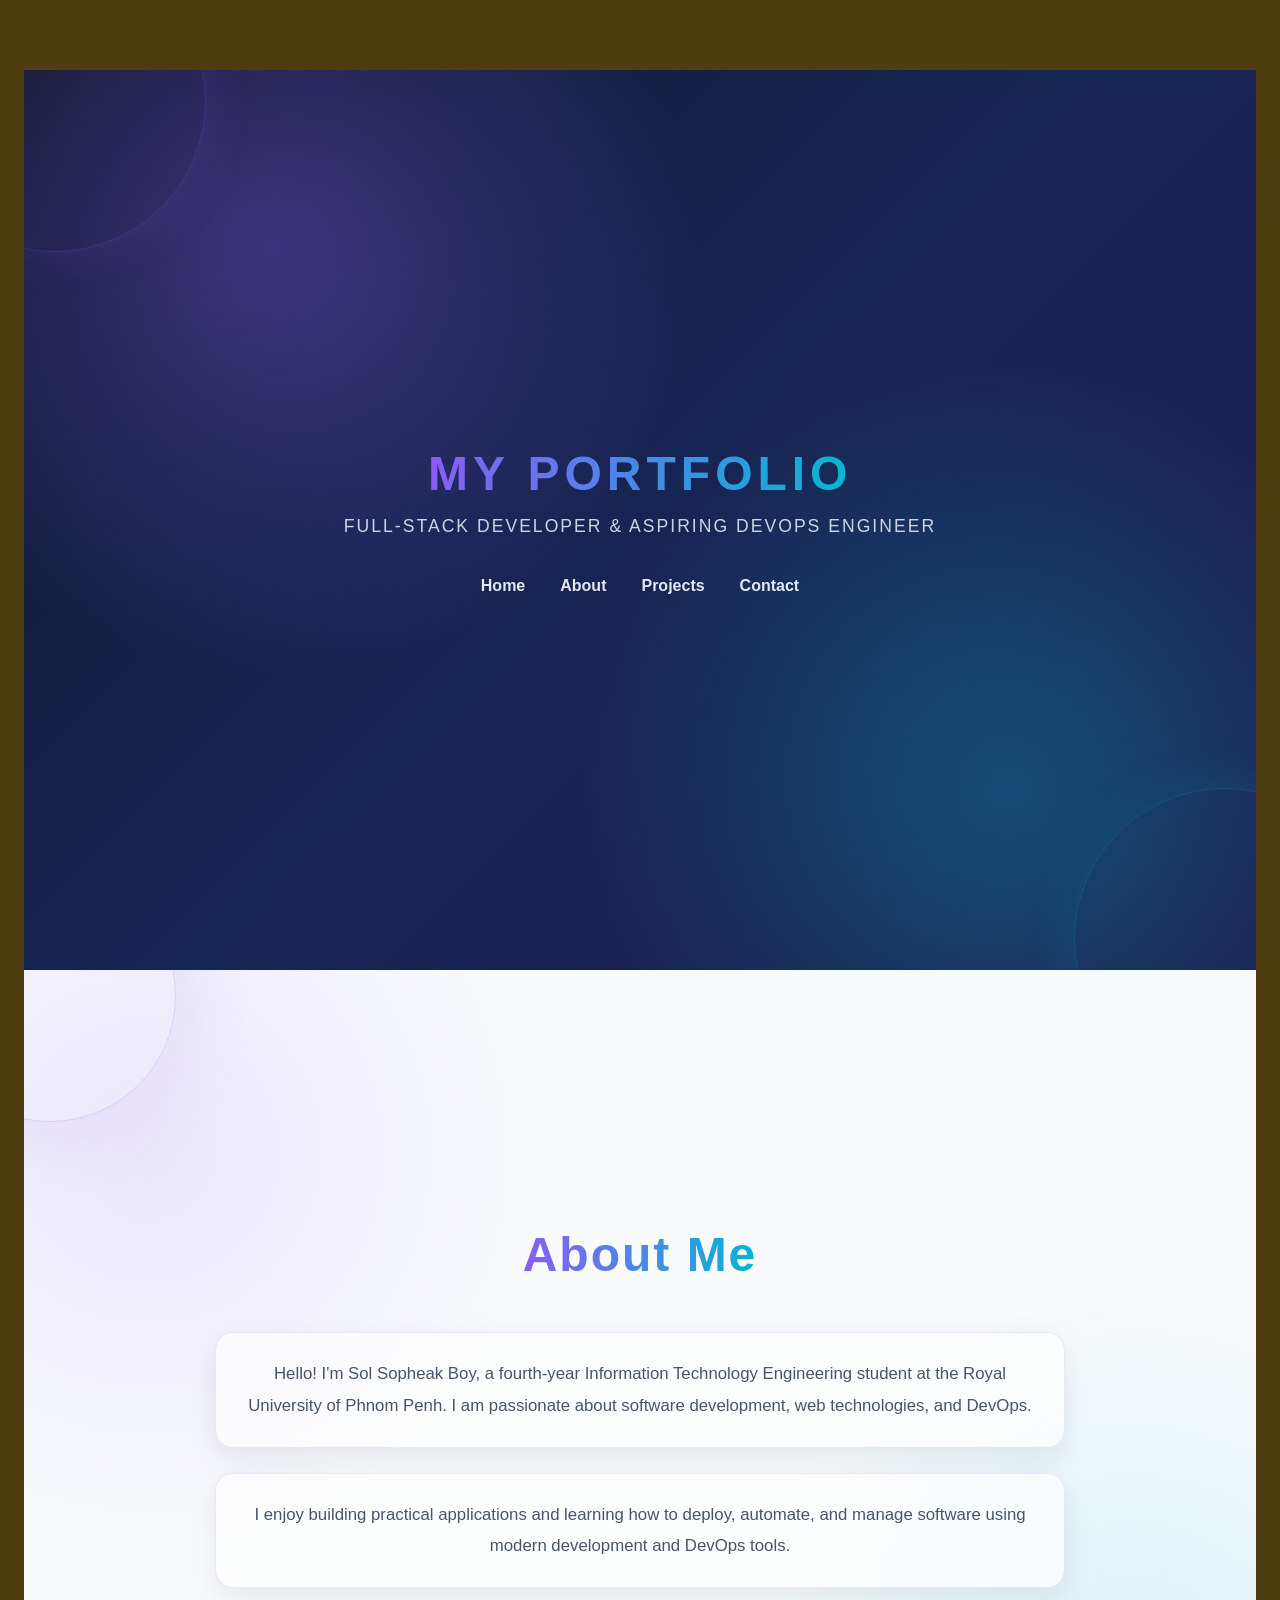
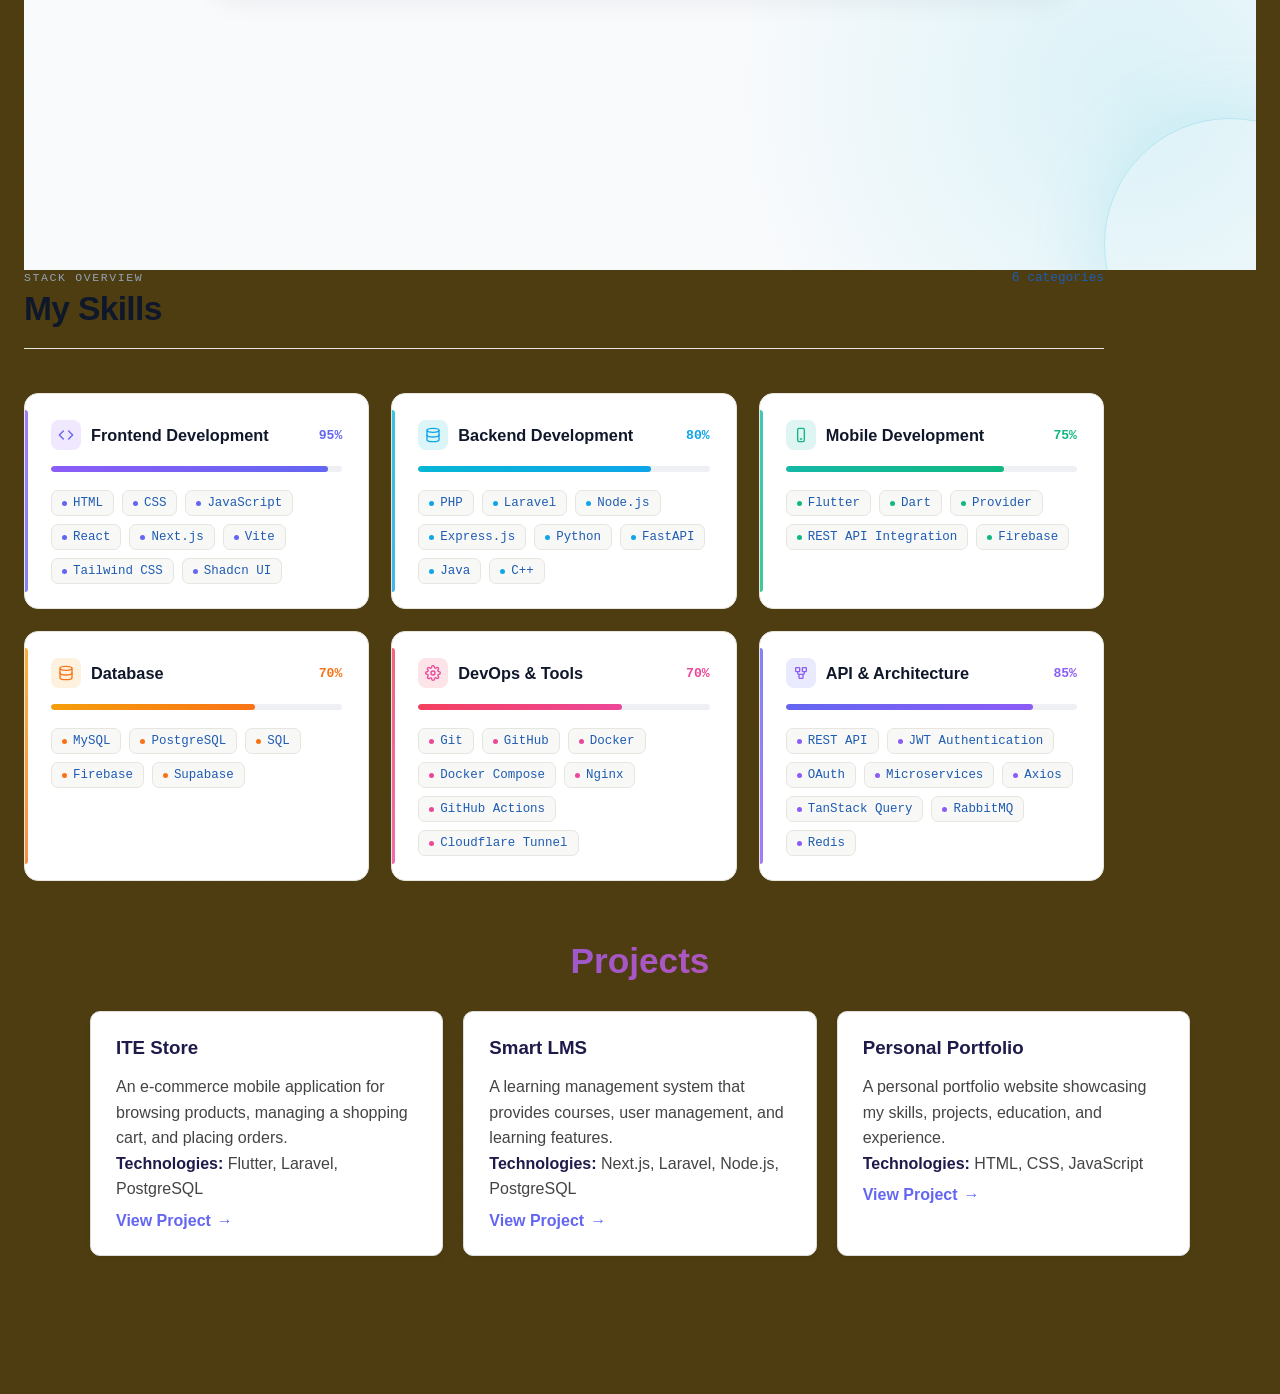
==== commit a210bba8: "feat: change bit to small letter" ====
--- a/index.html
+++ b/index.html
@@ -180,69 +180,13 @@
                 A personal portfolio website showcasing my skills,
                 projects, education, and experience.
             </p>
-            <p><strong>Technologies:</strong> HTML, CSS, JavaScript</p>
+            <p><strong>Technologies:</strong> html, css, JavaScript</p>
             <a href="#" class="project-link">View Project</a>
         </div>
 
     </div>
 </section>
 
-
-<section id="contact" class="contact-section">
-    <div class="container">
-        <h2>Contact Me</h2>
-
-        <div class="contact-info">
-            <p>
-                Email:
-                <a href="mailto:your.email@example.com">
-                    sopheakpiseyzzz@gmail.com
-            </p>
-
-            <div class="social-links">
-                <a href="https://github.com/" target="_blank">GitHub</a>
-                <a href="https://www.linkedin.com/" target="_blank">LinkedIn</a>
-            </div>
-        </div>
-
-        <form class="contact-form">
-            <div class="form-group">
-                <label for="name">Name</label>
-                <input
-                    type="text"
-                    id="name"
-                    name="name"
-                    placeholder="Your name"
-                    required
-                >
-            </div>
-
-            <div class="form-group">
-                <label for="email">Email</label>
-                <input
-                    type="email"
-                    id="email"
-                    name="email"
-                    placeholder="Your email"
-                    required
-                >
-            </div>
-
-            <div class="form-group">
-                <label for="message">Message</label>
-                <textarea
-                    id="message"
-                    name="message"
-                    rows="5"
-                    placeholder="Your message"
-                    required
-                ></textarea>
-            </div>
-
-            <button type="submit">Send Message</button>
-        </form>
-    </div>
-</section>
 <script>
   // Set CSS var + animate bars only once each card scrolls into view
   const cards = document.querySelectorAll('.skill-category');
--- a/style.css
+++ b/style.css
@@ -14,8 +14,8 @@
 
 :root{
     --ink: #0f172a;
-    --ink-soft: #475569;
-    --paper: #f6f5f2;
+    --ink-soft: #1e5cb3;
+    --paper: #4d3d10;
     --card: #ffffff;
     --line: #e7e5e0;
     --mono: 'JetBrains Mono', ui-monospace, 'SFMono-Regular', Menlo, monospace;
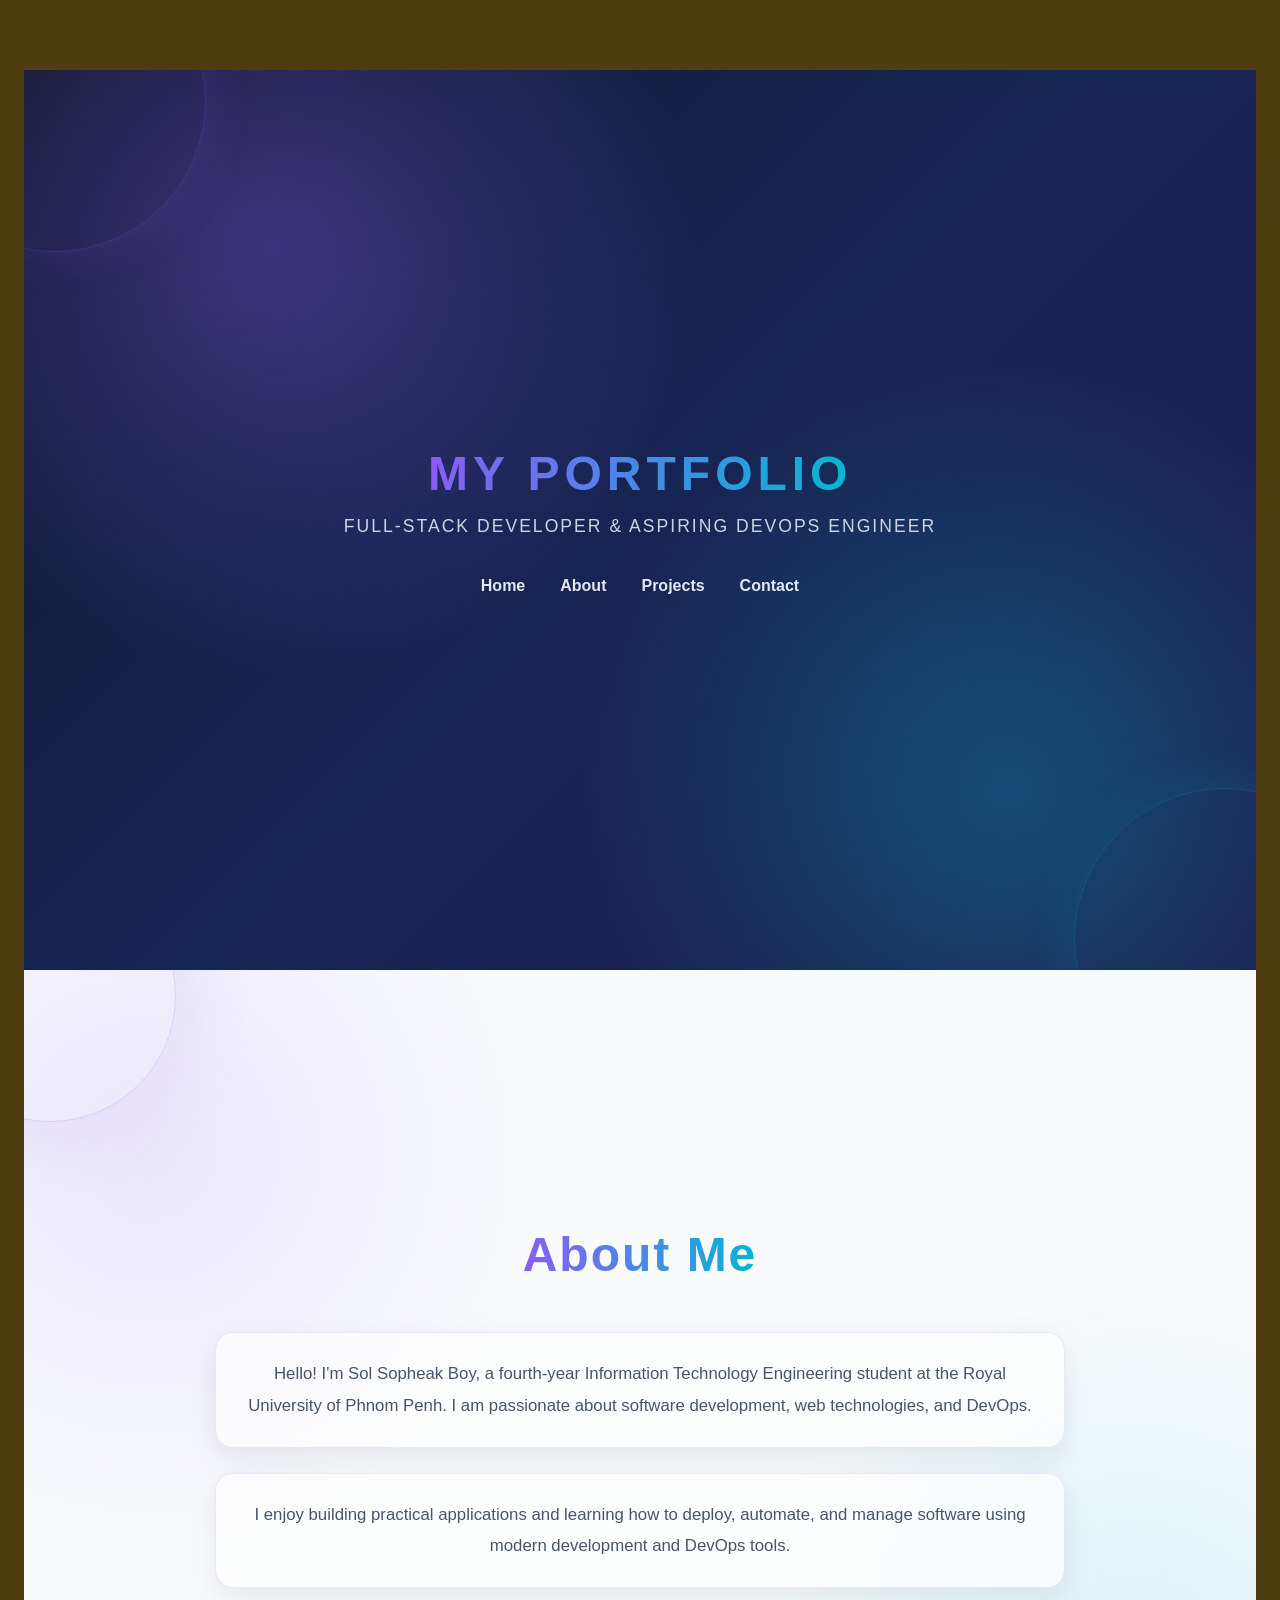
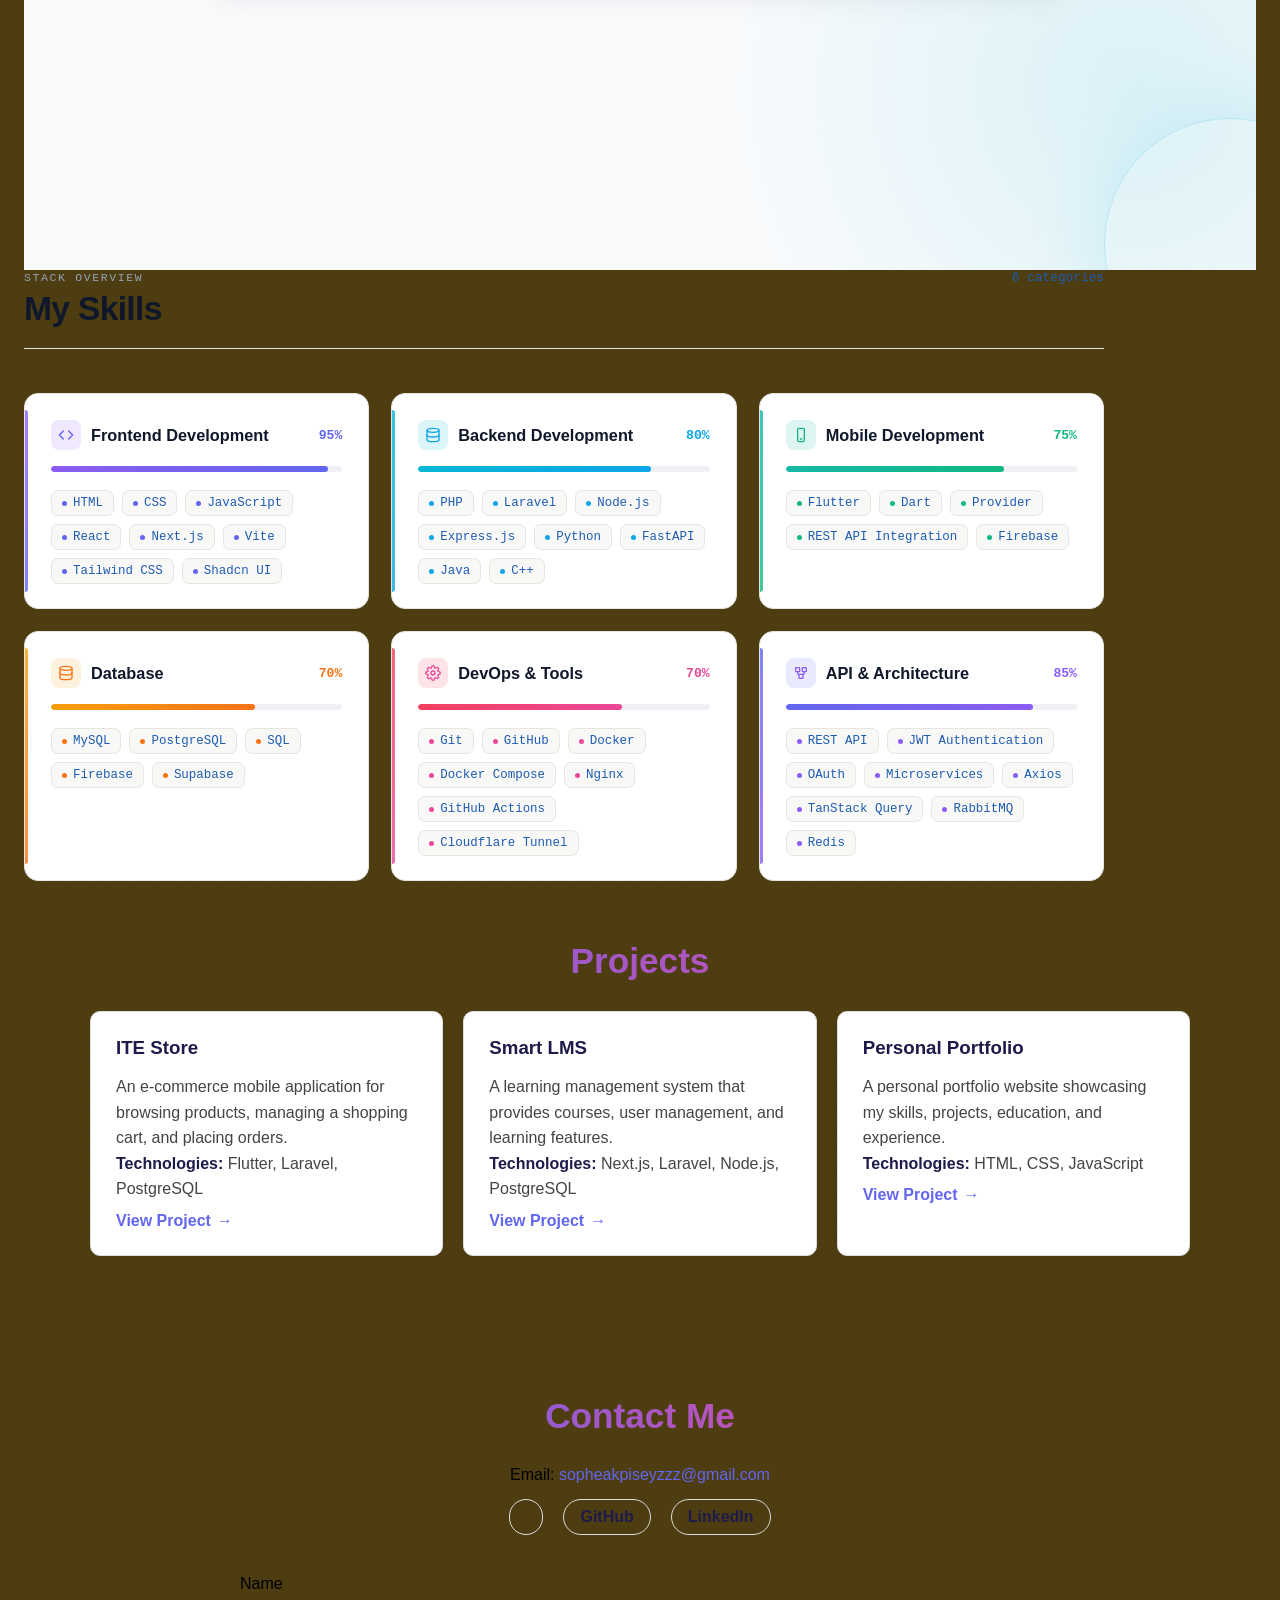
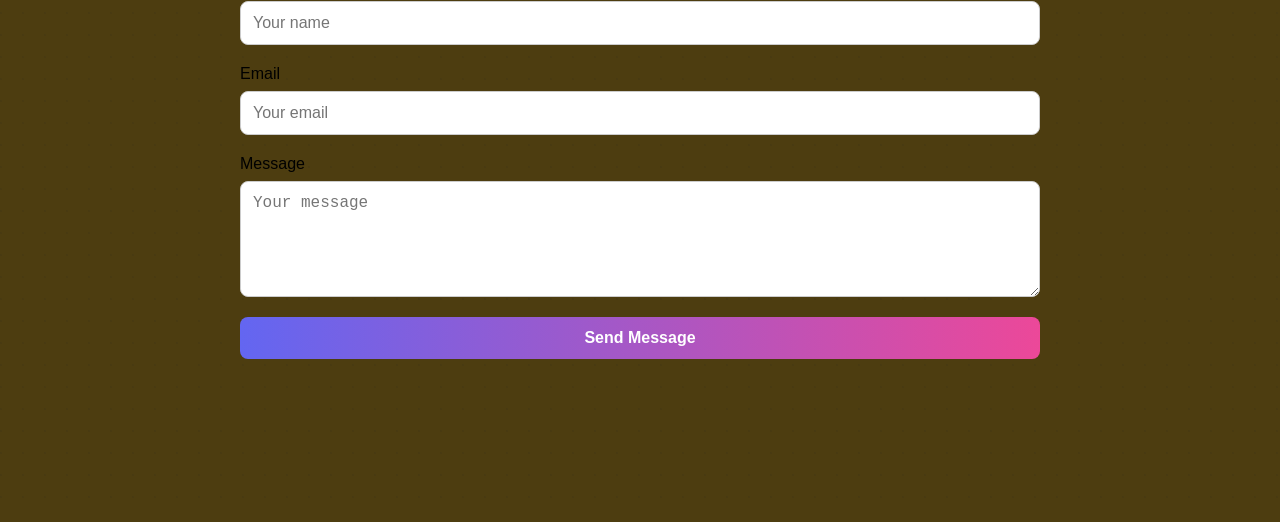
==== commit 66d17aab: "Merge pull request #1 from sopheaklaing/feature/project feat: change bit to small letter" ====
--- a/index.html
+++ b/index.html
@@ -187,6 +187,62 @@
     </div>
 </section>
 
+
+<section id="contact" class="contact-section">
+    <div class="container">
+        <h2>Contact Me</h2>
+
+        <div class="contact-info">
+            <p>
+                Email:
+                <a href="mailto:your.email@example.com">
+                    sopheakpiseyzzz@gmail.com
+            </p>
+
+            <div class="social-links">
+                <a href="https://github.com/" target="_blank">GitHub</a>
+                <a href="https://www.linkedin.com/" target="_blank">LinkedIn</a>
+            </div>
+        </div>
+
+        <form class="contact-form">
+            <div class="form-group">
+                <label for="name">Name</label>
+                <input
+                    type="text"
+                    id="name"
+                    name="name"
+                    placeholder="Your name"
+                    required
+                >
+            </div>
+
+            <div class="form-group">
+                <label for="email">Email</label>
+                <input
+                    type="email"
+                    id="email"
+                    name="email"
+                    placeholder="Your email"
+                    required
+                >
+            </div>
+
+            <div class="form-group">
+                <label for="message">Message</label>
+                <textarea
+                    id="message"
+                    name="message"
+                    rows="5"
+                    placeholder="Your message"
+                    required
+                ></textarea>
+            </div>
+
+            <button type="submit">Send Message</button>
+        </form>
+    </div>
+</section>
 <script>
   // Set CSS var + animate bars only once each card scrolls into view
   const cards = document.querySelectorAll('.skill-category');
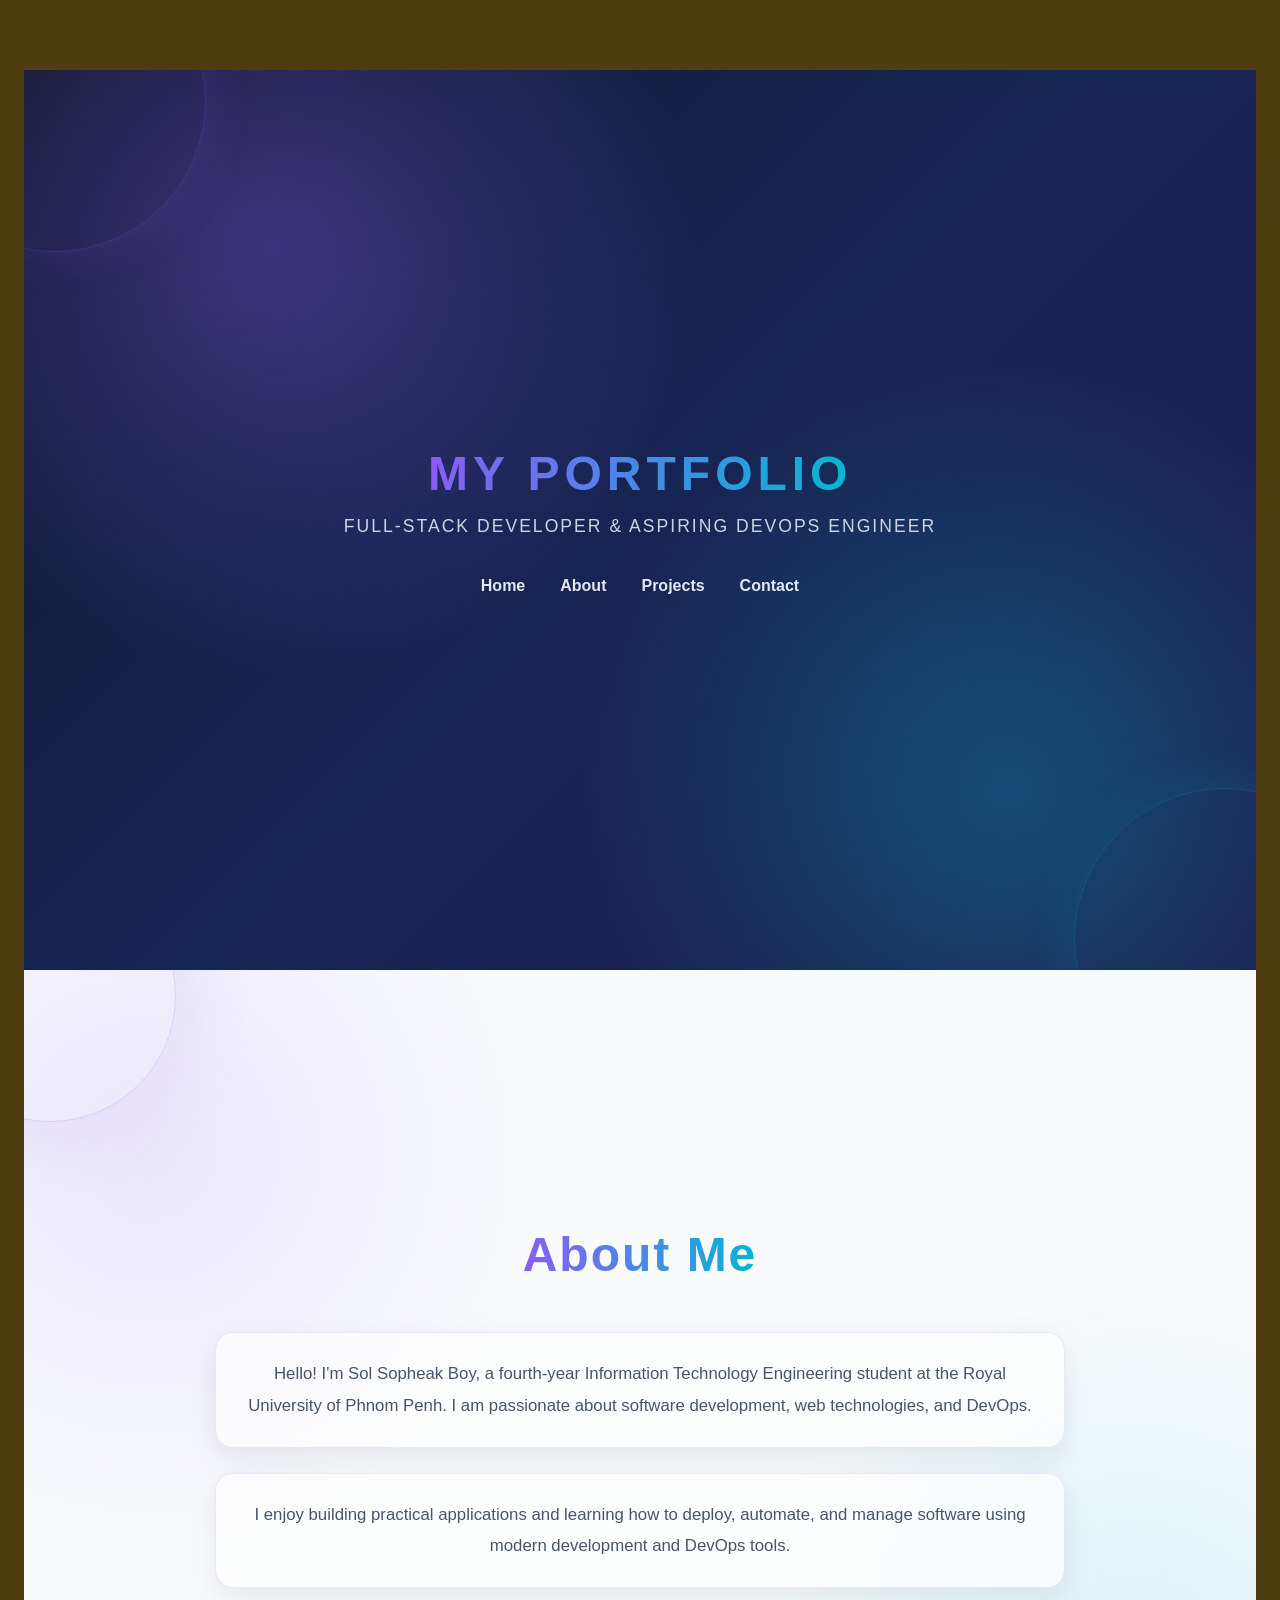
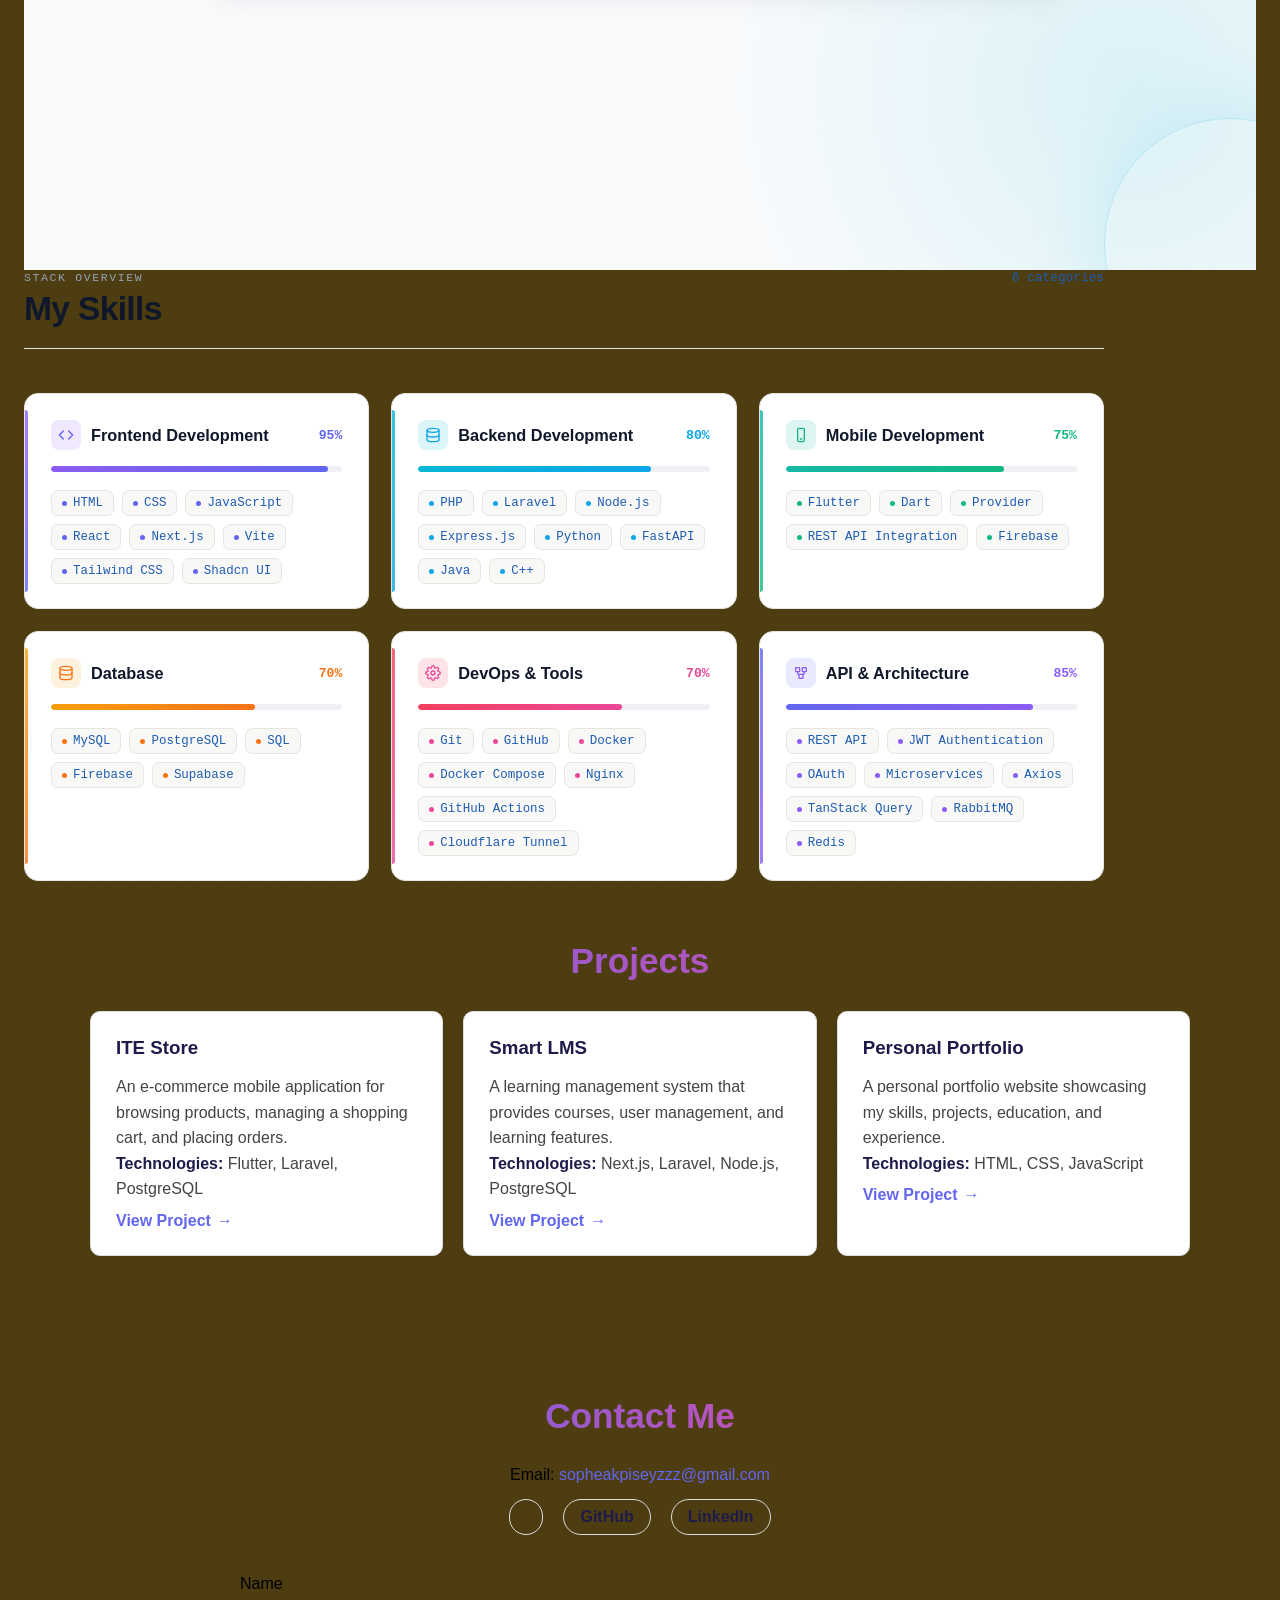
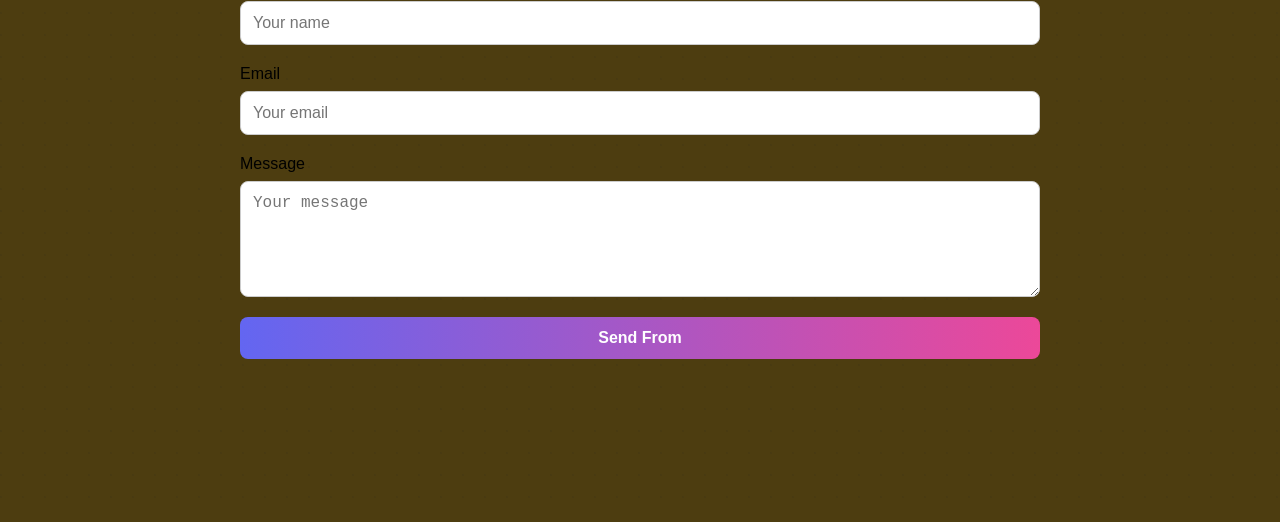
==== commit affa6a16: "feat: test SSH key" ====
--- a/index.html
+++ b/index.html
@@ -239,7 +239,7 @@
                 ></textarea>
             </div>
 
-            <button type="submit">Send Message</button>
+            <button type="submit">Send From</button>
         </form>
     </div>
 </section>
